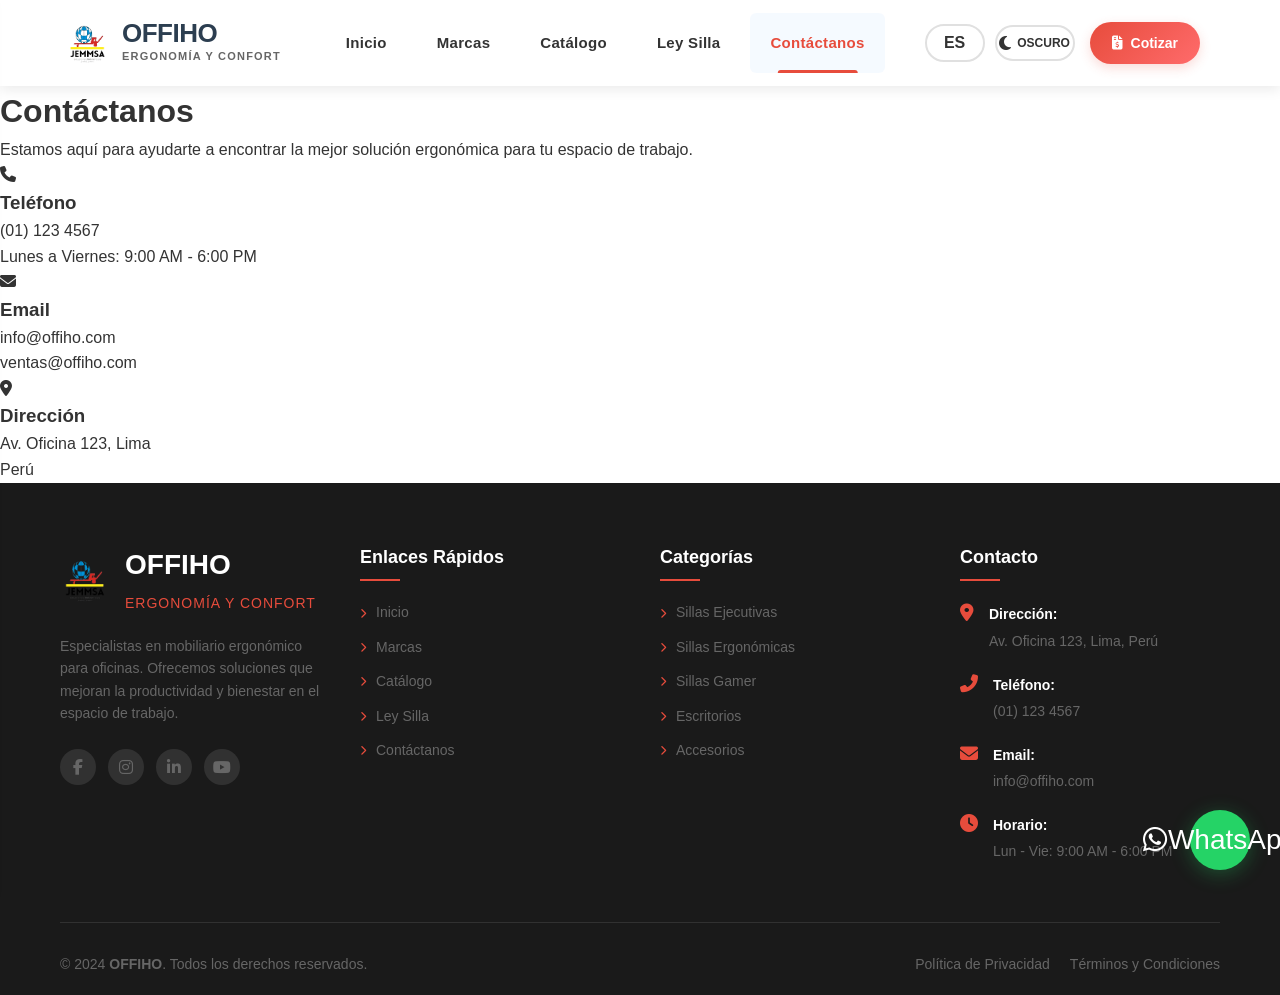
==== contactanos.html @ 3b5506c3 "commit" ====
<!DOCTYPE html>
<html lang="es">
<head>
    <meta charset="UTF-8">
    <meta name="viewport" content="width=device-width, initial-scale=1.0">
    <title>OFFIHO - Contáctanos</title>

    <link rel="stylesheet" href="css/styles.css">
    <link rel="stylesheet" href="https://cdnjs.cloudflare.com/ajax/libs/font-awesome/6.4.0/css/all.min.css">
</head>
<body class="theme-transition">
    <!-- El header se cargará dinámicamente aquí -->
    
    <!-- Contenido principal -->
    <main class="main-content">
        <div class="hero-section">
            <h1 class="hero-title">Contáctanos</h1>
            <p class="hero-subtitle">
                Estamos aquí para ayudarte a encontrar la mejor solución ergonómica para tu espacio de trabajo.
            </p>
        </div>

        <div class="content-grid">
            <div class="content-card">
                <div class="card-icon">
                    <i class="fas fa-phone"></i>
                </div>
                <h3 class="card-title">Teléfono</h3>
                <p class="card-text">
                    (01) 123 4567<br>
                    Lunes a Viernes: 9:00 AM - 6:00 PM
                </p>
            </div>

            <div class="content-card">
                <div class="card-icon">
                    <i class="fas fa-envelope"></i>
                </div>
                <h3 class="card-title">Email</h3>
                <p class="card-text">
                    info@offiho.com<br>
                    ventas@offiho.com
                </p>
            </div>

            <div class="content-card">
                <div class="card-icon">
                    <i class="fas fa-map-marker-alt"></i>
                </div>
                <h3 class="card-title">Dirección</h3>
                <p class="card-text">
                    Av. Oficina 123, Lima<br>
                    Perú
                </p>
            </div>
        </div>
    </main>

    <!-- El footer se cargará dinámicamente aquí -->
    
    <!-- Script para cargar componentes -->
    <script src="js/components.js"></script>
</body>
</html>
---- css/styles.css ----
/* ===== VARIABLES CSS ===== */
:root {
    /* Colores principales */
    --primary-color: #2c3e50;
    --secondary-color: #e74c3c;
    --accent-color: #3498db;
    
    /* Tema claro por defecto */
    --bg-color: #ffffff;
    --bg-light: #f8f9fa;
    --bg-dark: #1a1a1a;
    --text-color: #333333;
    --text-light: #666666;
    --border-color: #e0e0e0;
    
    /* Sombras y bordes */
    --shadow: 0 2px 10px rgba(0, 0, 0, 0.1);
    --radius: 8px;
    --transition: all 0.3s ease;
}

/* Modo oscuro */
body.dark-mode {
    --bg-color: #1a252f;
    --bg-light: #2c3e50;
    --bg-dark: #0d1117;
    --text-color: #ecf0f1;
    --text-light: #bdc3c7;
    --border-color: #34495e;
    
    /* Mantener colores principales */
    --primary-color: #3498db;
    --secondary-color: #e74c3c;
    --accent-color: #1abc9c;
}

/* ===== ESTILOS BASE ===== */
* {
    margin: 0;
    padding: 0;
    box-sizing: border-box;
}

body {
    font-family: 'Segoe UI', Tahoma, Geneva, Verdana, sans-serif;
    line-height: 1.6;
    color: var(--text-color);
    background-color: var(--bg-color);
    transition: var(--transition);
    display: flex;
    flex-direction: column;
    min-height: 100vh;
}

.container {
    max-width: 1200px;
    margin: 0 auto;
    padding: 0 20px;
}

/* ===== CLASES DE TRANSICIÓN PARA TEMA ===== */
.theme-transition,
.theme-transition *,
.theme-transition *:before,
.theme-transition *:after {
    transition: background-color 0.3s ease, 
                border-color 0.3s ease, 
                color 0.3s ease,
                box-shadow 0.3s ease;
}

/* ===== ESTILOS ADICIONALES PARA JS ===== */

/* Notificaciones */
.notification {
    position: fixed;
    top: 20px;
    right: 20px;
    background: white;
    border-radius: var(--radius);
    box-shadow: 0 5px 20px rgba(0, 0, 0, 0.15);
    padding: 15px 20px;
    min-width: 300px;
    max-width: 400px;
    transform: translateX(400px);
    transition: transform 0.3s ease;
    z-index: 9999;
    display: flex;
    align-items: center;
    justify-content: space-between;
    border-left: 4px solid var(--primary-color);
}

.notification.show {
    transform: translateX(0);
}

.notification-success {
    border-left-color: #28a745;
}

.notification-error {
    border-left-color: #dc3545;
}

.notification-content {
    display: flex;
    align-items: center;
    gap: 10px;
    flex: 1;
}

.notification-content i {
    font-size: 20px;
}

.notification-success .notification-content i {
    color: #28a745;
}

.notification-error .notification-content i {
    color: #dc3545;
}

.notification-close {
    background: none;
    border: none;
    color: var(--text-light);
    cursor: pointer;
    padding: 5px;
    font-size: 14px;
    transition: color 0.3s ease;
}

.notification-close:hover {
    color: var(--text-color);
}

/* Overlay de búsqueda */
.search-overlay {
    position: fixed;
    top: 0;
    left: 0;
    right: 0;
    bottom: 0;
    background-color: rgba(0, 0, 0, 0.8);
    z-index: 9998;
    display: flex;
    align-items: flex-start;
    justify-content: center;
    opacity: 0;
    visibility: hidden;
    transition: all 0.3s ease;
    padding-top: 100px;
}

.search-overlay.active {
    opacity: 1;
    visibility: visible;
}

.search-container {
    background: white;
    border-radius: var(--radius);
    width: 90%;
    max-width: 600px;
    padding: 30px;
    position: relative;
    transform: translateY(-20px);
    transition: transform 0.3s ease;
}

.search-overlay.active .search-container {
    transform: translateY(0);
}

.search-close {
    position: absolute;
    top: 15px;
    right: 15px;
    background: none;
    border: none;
    font-size: 24px;
    color: var(--text-light);
    cursor: pointer;
    padding: 5px;
    transition: color 0.3s ease;
}

.search-close:hover {
    color: var(--text-color);
}

.search-content h3 {
    margin-bottom: 20px;
    color: var(--primary-color);
    text-align: center;
}

.search-input-group {
    display: flex;
    margin-bottom: 20px;
}

.search-input {
    flex: 1;
    padding: 15px;
    border: 2px solid var(--border-color);
    border-radius: var(--radius) 0 0 var(--radius);
    font-size: 16px;
    transition: border-color 0.3s ease;
}

.search-input:focus {
    outline: none;
    border-color: var(--primary-color);
}

.search-submit {
    background-color: var(--primary-color);
    color: white;
    border: none;
    padding: 0 30px;
    border-radius: 0 var(--radius) var(--radius) 0;
    cursor: pointer;
    font-size: 18px;
    transition: background-color 0.3s ease;
}

.search-submit:hover {
    background-color: var(--secondary-color);
}

.search-suggestions {
    margin-top: 20px;
}

.suggestions-title {
    color: var(--text-light);
    margin-bottom: 10px;
    font-size: 14px;
}

.suggestions-tags {
    display: flex;
    flex-wrap: wrap;
    gap: 10px;
}

.suggestions-tags .tag {
    background-color: var(--bg-light);
    color: var(--text-color);
    padding: 8px 15px;
    border-radius: 20px;
    font-size: 14px;
    cursor: pointer;
    transition: all 0.3s ease;
}

.suggestions-tags .tag:hover {
    background-color: var(--primary-color);
    color: white;
}

/* Formularios */
.form-group {
    margin-bottom: 20px;
}

.form-group label {
    display: block;
    margin-bottom: 8px;
    font-weight: 500;
    color: var(--text-color);
}

.form-control {
    width: 100%;
    padding: 12px 15px;
    border: 2px solid var(--border-color);
    border-radius: var(--radius);
    font-size: 16px;
    transition: all 0.3s ease;
    background-color: white;
}

.form-control:focus {
    outline: none;
    border-color: var(--primary-color);
    box-shadow: 0 0 0 3px rgba(44, 62, 80, 0.1);
}

textarea.form-control {
    min-height: 120px;
    resize: vertical;
}

/* Estados de validación */
.is-invalid .form-control {
    border-color: #dc3545;
}

.is-invalid .form-control:focus {
    border-color: #dc3545;
    box-shadow: 0 0 0 3px rgba(220, 53, 69, 0.1);
}

.is-valid .form-control {
    border-color: #28a745;
}

.invalid-feedback {
    color: #dc3545;
    font-size: 14px;
    margin-top: 5px;
}

/* Botones */
.btn {
    display: inline-block;
    padding: 12px 30px;
    background-color: var(--primary-color);
    color: white;
    border: none;
    border-radius: var(--radius);
    font-size: 16px;
    font-weight: 500;
    cursor: pointer;
    text-decoration: none;
    transition: all 0.3s ease;
    text-align: center;
}

.btn:hover {
    background-color: var(--secondary-color);
    transform: translateY(-2px);
    box-shadow: 0 5px 15px rgba(0, 0, 0, 0.1);
}

.btn-primary {
    background-color: var(--primary-color);
}

.btn-secondary {
    background-color: var(--secondary-color);
}

.btn-outline {
    background-color: transparent;
    border: 2px solid var(--primary-color);
    color: var(--primary-color);
}

.btn-outline:hover {
    background-color: var(--primary-color);
    color: white;
}

/* Preloader */
#preloader {
    position: fixed;
    top: 0;
    left: 0;
    right: 0;
    bottom: 0;
    background-color: white;
    z-index: 9999;
    display: flex;
    align-items: center;
    justify-content: center;
    transition: opacity 0.3s ease;
}

#preloader.loaded {
    opacity: 0;
}

.loader {
    width: 50px;
    height: 50px;
    border: 3px solid var(--bg-light);
    border-top-color: var(--primary-color);
    border-radius: 50%;
    animation: spin 1s linear infinite;
}

@keyframes spin {
    to {
        transform: rotate(360deg);
    }
}

/* ===== TEMAS ===== */
.theme-transition {
    transition: var(--transition);
}

/* ===== MEDIA QUERIES GLOBALES ===== */
@media (max-width: 768px) {
    .container {
        padding: 0 15px;
    }
    
    .notification {
        min-width: auto;
        width: calc(100% - 40px);
        right: 20px;
        left: 20px;
    }
    
    .search-overlay {
        padding-top: 50px;
    }
    
    .search-container {
        width: 95%;
        padding: 20px;
    }
    
    .suggestions-tags {
        justify-content: center;
    }
}

@media (max-width: 480px) {
    .container {
        padding: 0 10px;
    }
}
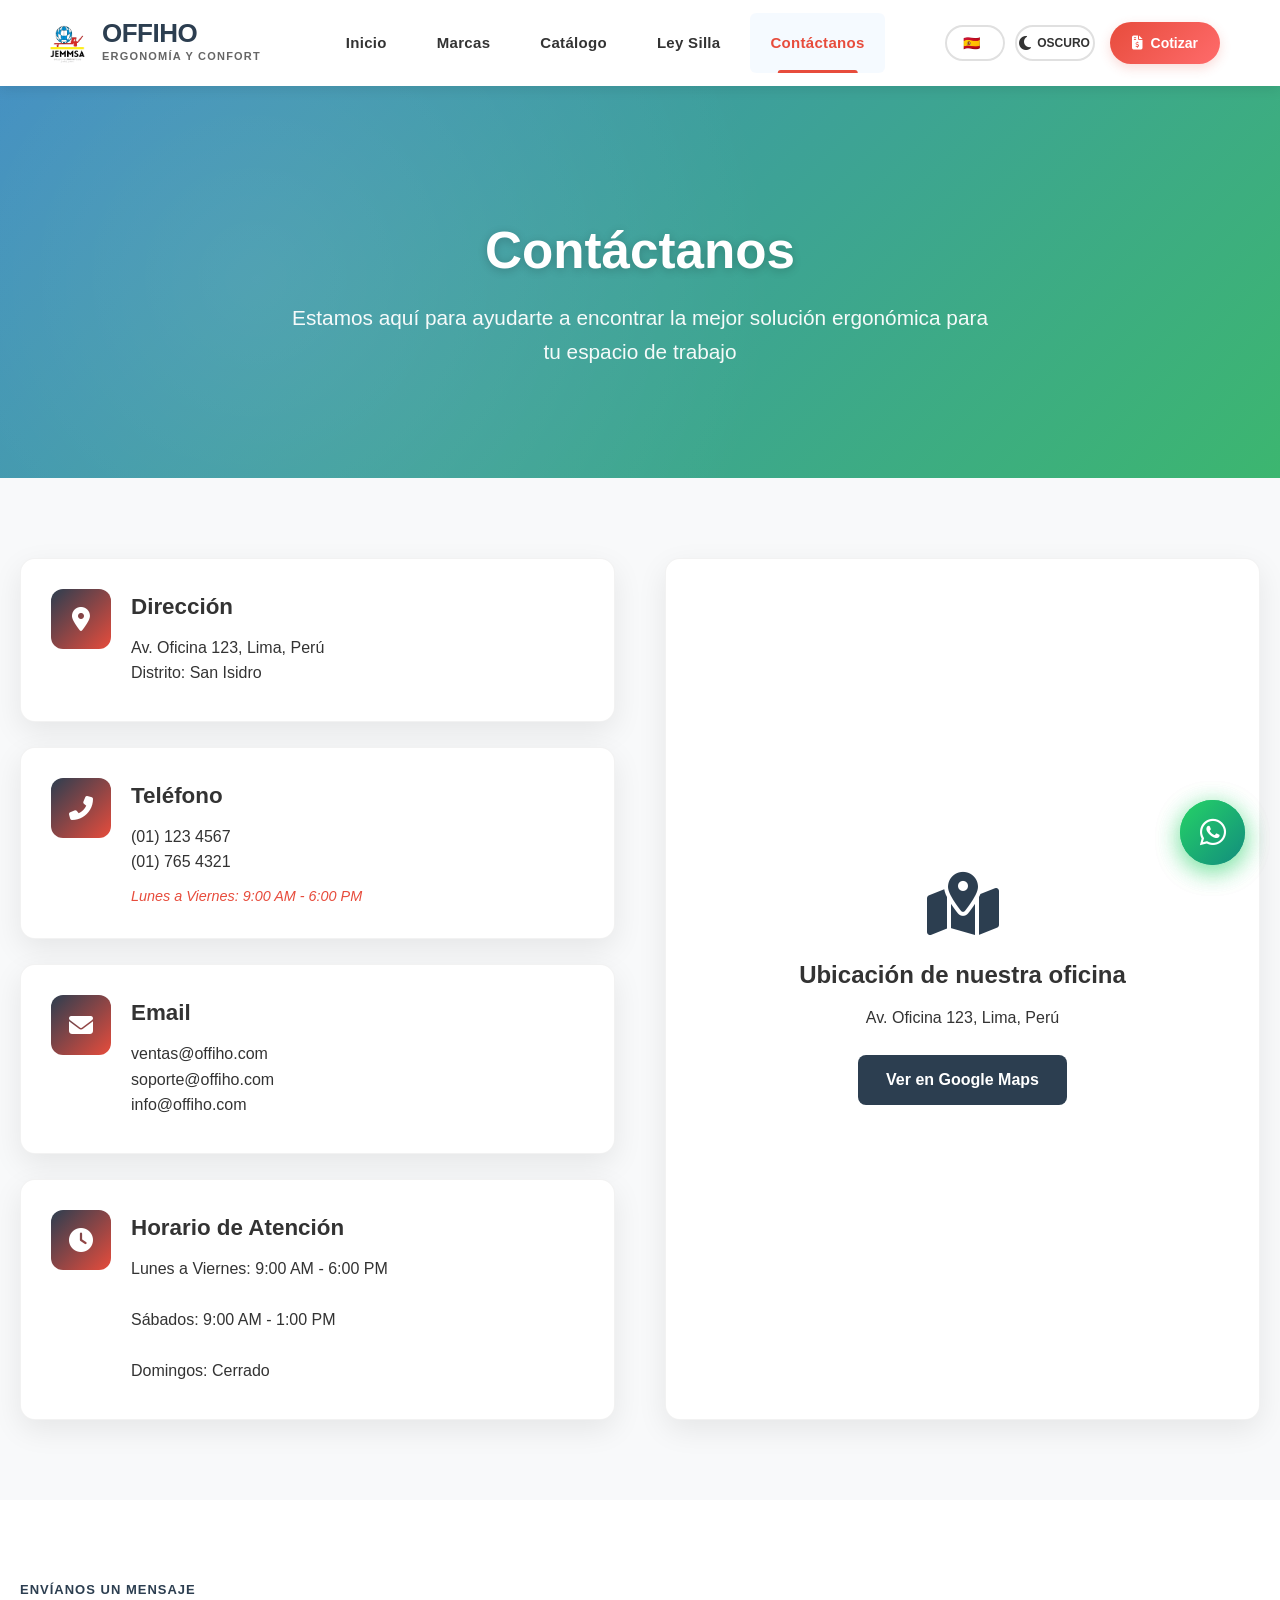
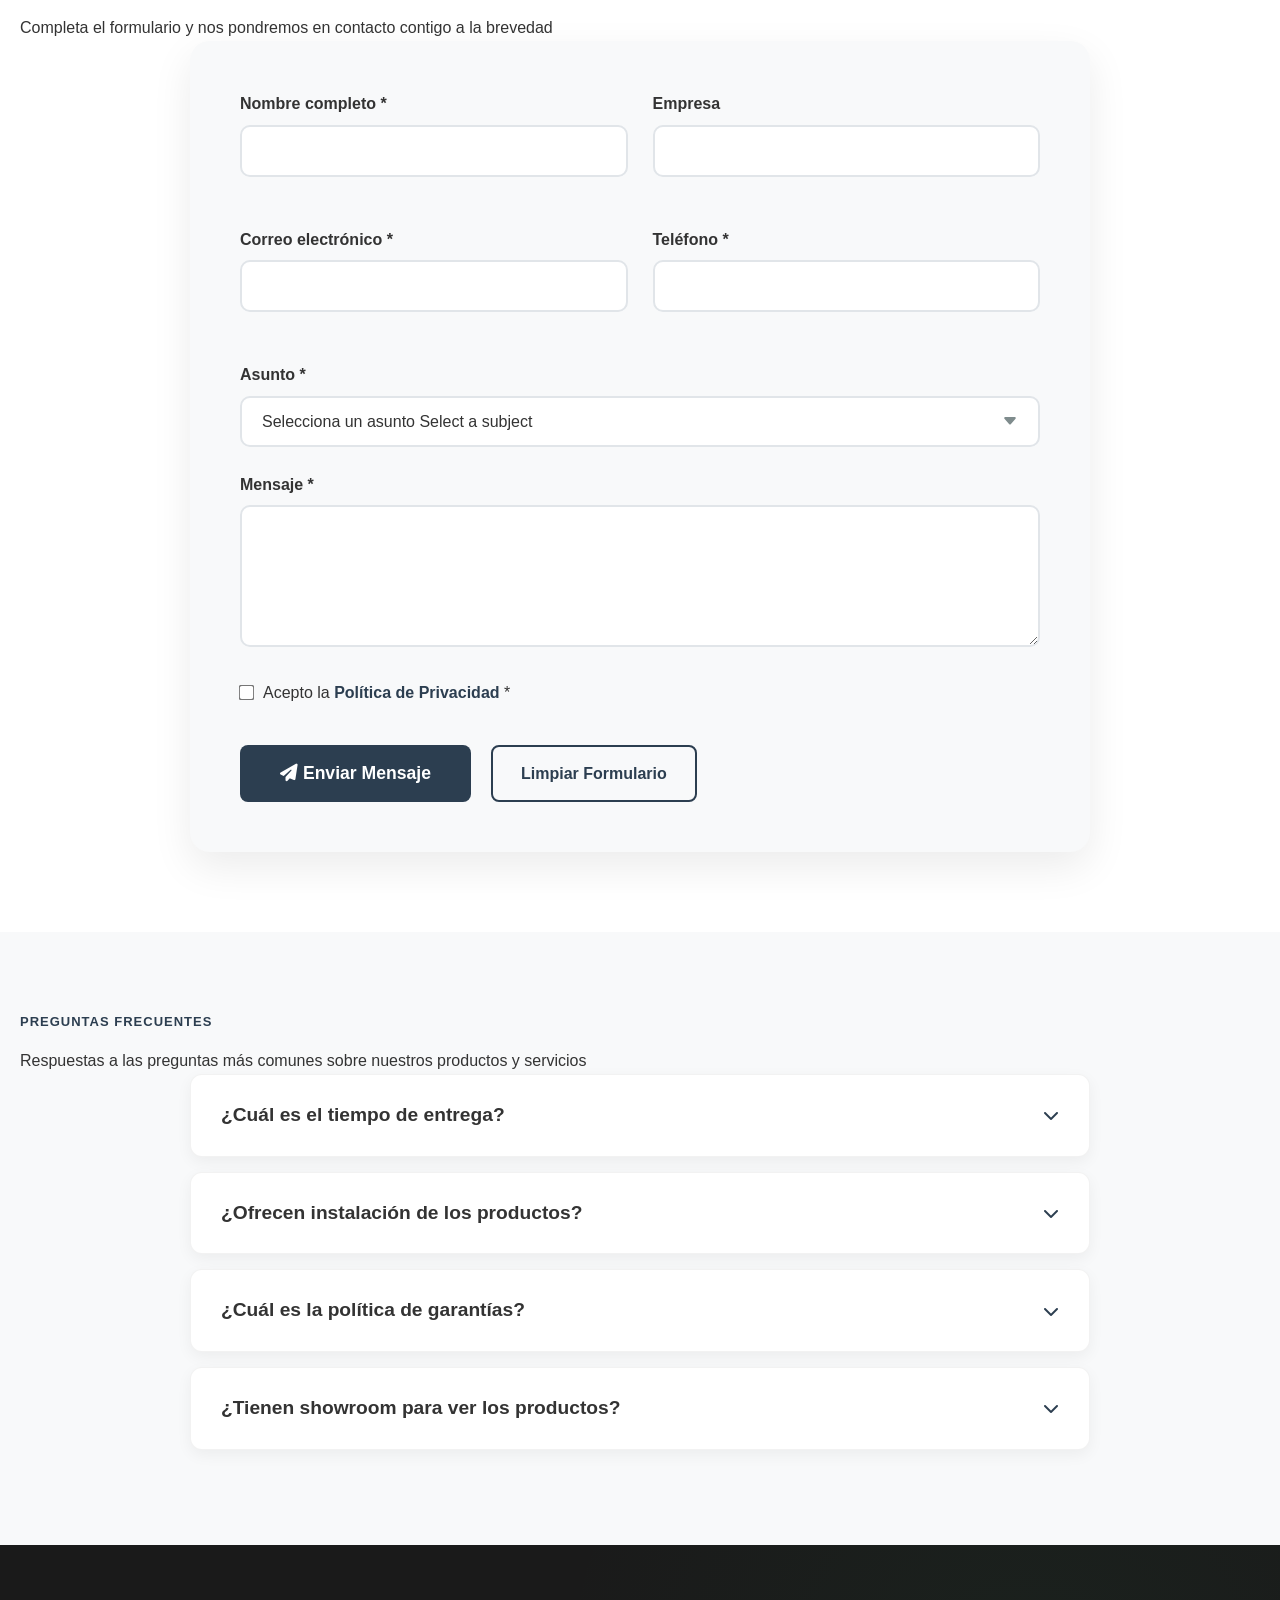
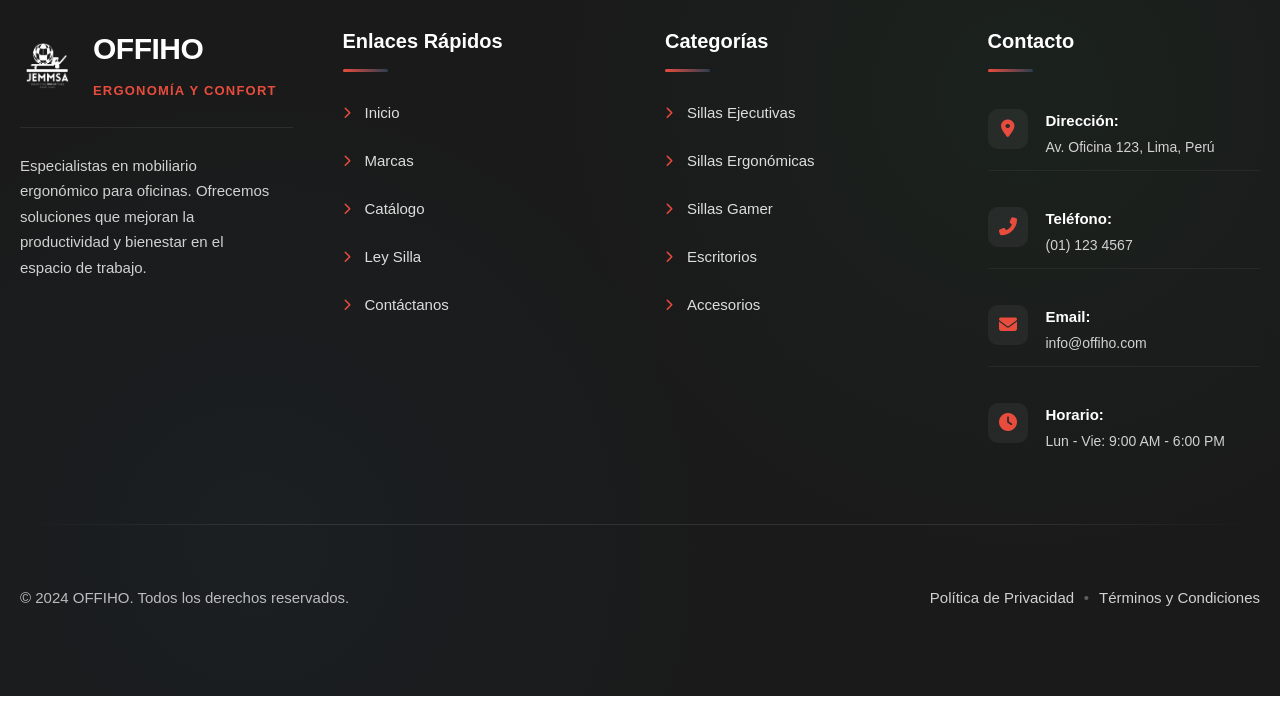
==== commit 000093f7: "inicios" ====
--- a/contactanos.html
+++ b/contactanos.html
@@ -3,62 +3,361 @@
 <head>
     <meta charset="UTF-8">
     <meta name="viewport" content="width=device-width, initial-scale=1.0">
-    <title>OFFIHO - Contáctanos</title>
-
+    <title>
+        <span class="es-lang">OFFIHO - Contáctanos</span>
+        <span class="en-lang">OFFIHO - Contact Us</span>
+    </title>
     <link rel="stylesheet" href="css/styles.css">
+    <link rel="stylesheet" href="css/contactanos.css">
+    <link rel="stylesheet" href="https://cdnjs.cloudflare.com/ajax/libs/font-awesome/6.4.0/css/all.min.css">
     <link rel="stylesheet" href="https://cdnjs.cloudflare.com/ajax/libs/font-awesome/6.4.0/css/all.min.css">
 </head>
 <body class="theme-transition">
-    <!-- El header se cargará dinámicamente aquí -->
+    <!-- Header cargado dinámicamente -->
     
-    <!-- Contenido principal -->
     <main class="main-content">
-        <div class="hero-section">
-            <h1 class="hero-title">Contáctanos</h1>
-            <p class="hero-subtitle">
-                Estamos aquí para ayudarte a encontrar la mejor solución ergonómica para tu espacio de trabajo.
-            </p>
-        </div>
-
-        <div class="content-grid">
-            <div class="content-card">
-                <div class="card-icon">
-                    <i class="fas fa-phone"></i>
-                </div>
-                <h3 class="card-title">Teléfono</h3>
-                <p class="card-text">
-                    (01) 123 4567<br>
-                    Lunes a Viernes: 9:00 AM - 6:00 PM
-                </p>
+        <!-- Hero Section -->
+        <section class="contact-hero">
+            <div class="container">
+                <div class="contact-hero-content">
+                    <h1 class="contact-hero-title">
+                        <span class="es-lang">Contáctanos</span>
+                        <span class="en-lang">Contact Us</span>
+                    </h1>
+                    <p class="contact-hero-subtitle">
+                        <span class="es-lang">Estamos aquí para ayudarte a encontrar la mejor solución ergonómica para tu espacio de trabajo</span>
+                        <span class="en-lang">We're here to help you find the best ergonomic solution for your workspace</span>
+                    </p>
+                </div>
             </div>
-
-            <div class="content-card">
-                <div class="card-icon">
-                    <i class="fas fa-envelope"></i>
-                </div>
-                <h3 class="card-title">Email</h3>
-                <p class="card-text">
-                    info@offiho.com<br>
-                    ventas@offiho.com
-                </p>
+        </section>
+
+        <!-- Información de Contacto -->
+        <section class="contact-info-section">
+            <div class="container">
+                <div class="contact-grid">
+                    <!-- Información de contacto -->
+                    <div class="contact-info-cards">
+                        <div class="contact-info-card">
+                            <div class="contact-info-icon">
+                                <i class="fas fa-map-marker-alt"></i>
+                            </div>
+                            <div class="contact-info-content">
+                                <h3 class="contact-info-title">
+                                    <span class="es-lang">Dirección</span>
+                                    <span class="en-lang">Address</span>
+                                </h3>
+                                <p class="contact-info-text">
+                                    Av. Oficina 123, Lima, Perú<br>
+                                    <span class="es-lang">Distrito: San Isidro</span>
+                                    <span class="en-lang">District: San Isidro</span>
+                                </p>
+                            </div>
+                        </div>
+
+                        <div class="contact-info-card">
+                            <div class="contact-info-icon">
+                                <i class="fas fa-phone-alt"></i>
+                            </div>
+                            <div class="contact-info-content">
+                                <h3 class="contact-info-title">
+                                    <span class="es-lang">Teléfono</span>
+                                    <span class="en-lang">Phone</span>
+                                </h3>
+                                <p class="contact-info-text">
+                                    (01) 123 4567<br>
+                                    (01) 765 4321
+                                </p>
+                                <p class="contact-info-note">
+                                    <span class="es-lang">Lunes a Viernes: 9:00 AM - 6:00 PM</span>
+                                    <span class="en-lang">Monday to Friday: 9:00 AM - 6:00 PM</span>
+                                </p>
+                            </div>
+                        </div>
+
+                        <div class="contact-info-card">
+                            <div class="contact-info-icon">
+                                <i class="fas fa-envelope"></i>
+                            </div>
+                            <div class="contact-info-content">
+                                <h3 class="contact-info-title">
+                                    <span class="es-lang">Email</span>
+                                    <span class="en-lang">Email</span>
+                                </h3>
+                                <p class="contact-info-text">
+                                    ventas@offiho.com<br>
+                                    soporte@offiho.com<br>
+                                    info@offiho.com
+                                </p>
+                            </div>
+                        </div>
+
+                        <div class="contact-info-card">
+                            <div class="contact-info-icon">
+                                <i class="fas fa-clock"></i>
+                            </div>
+                            <div class="contact-info-content">
+                                <h3 class="contact-info-title">
+                                    <span class="es-lang">Horario de Atención</span>
+                                    <span class="en-lang">Business Hours</span>
+                                </h3>
+                                <p class="contact-info-text">
+                                    <span class="es-lang">Lunes a Viernes: 9:00 AM - 6:00 PM</span>
+                                    <span class="en-lang">Monday to Friday: 9:00 AM - 6:00 PM</span><br>
+                                    <span class="es-lang">Sábados: 9:00 AM - 1:00 PM</span>
+                                    <span class="en-lang">Saturdays: 9:00 AM - 1:00 PM</span><br>
+                                    <span class="es-lang">Domingos: Cerrado</span>
+                                    <span class="en-lang">Sundays: Closed</span>
+                                </p>
+                            </div>
+                        </div>
+                    </div>
+
+                    <!-- Mapa -->
+                    <div class="contact-map">
+                        <div class="map-placeholder">
+                            <i class="fas fa-map-marked-alt"></i>
+                            <h3>
+                                <span class="es-lang">Ubicación de nuestra oficina</span>
+                                <span class="en-lang">Our office location</span>
+                            </h3>
+                            <p>
+                                <span class="es-lang">Av. Oficina 123, Lima, Perú</span>
+                                <span class="en-lang">Av. Oficina 123, Lima, Peru</span>
+                            </p>
+                            <a href="https://maps.google.com/?q=Av.+Oficina+123,+Lima,+Perú" target="_blank" class="btn btn-primary">
+                                <span class="es-lang">Ver en Google Maps</span>
+                                <span class="en-lang">View on Google Maps</span>
+                            </a>
+                        </div>
+                    </div>
+                </div>
             </div>
-
-            <div class="content-card">
-                <div class="card-icon">
-                    <i class="fas fa-map-marker-alt"></i>
-                </div>
-                <h3 class="card-title">Dirección</h3>
-                <p class="card-text">
-                    Av. Oficina 123, Lima<br>
-                    Perú
-                </p>
+        </section>
+
+        <!-- Formulario de Contacto -->
+        <section class="contact-form-section">
+            <div class="container">
+                <div class="section-header">
+                    <h2 class="section-title">
+                        <span class="es-lang">Envíanos un Mensaje</span>
+                        <span class="en-lang">Send us a Message</span>
+                    </h2>
+                    <p class="section-description">
+                        <span class="es-lang">Completa el formulario y nos pondremos en contacto contigo a la brevedad</span>
+                        <span class="en-lang">Complete the form and we'll contact you as soon as possible</span>
+                    </p>
+                </div>
+
+                <div class="contact-form-container">
+                    <form id="contactForm" class="contact-form">
+                        <div class="form-row">
+                            <div class="form-group">
+                                <label for="nombre">
+                                    <span class="es-lang">Nombre completo *</span>
+                                    <span class="en-lang">Full name *</span>
+                                </label>
+                                <input type="text" id="nombre" name="nombre" required>
+                            </div>
+                            <div class="form-group">
+                                <label for="empresa">
+                                    <span class="es-lang">Empresa</span>
+                                    <span class="en-lang">Company</span>
+                                </label>
+                                <input type="text" id="empresa" name="empresa">
+                            </div>
+                        </div>
+
+                        <div class="form-row">
+                            <div class="form-group">
+                                <label for="email">
+                                    <span class="es-lang">Correo electrónico *</span>
+                                    <span class="en-lang">Email *</span>
+                                </label>
+                                <input type="email" id="email" name="email" required>
+                            </div>
+                            <div class="form-group">
+                                <label for="telefono">
+                                    <span class="es-lang">Teléfono *</span>
+                                    <span class="en-lang">Phone *</span>
+                                </label>
+                                <input type="tel" id="telefono" name="telefono" required>
+                            </div>
+                        </div>
+
+                        <div class="form-group">
+                            <label for="asunto">
+                                <span class="es-lang">Asunto *</span>
+                                <span class="en-lang">Subject *</span>
+                            </label>
+                            <select id="asunto" name="asunto" required>
+                                <option value="">
+                                    <span class="es-lang">Selecciona un asunto</span>
+                                    <span class="en-lang">Select a subject</span>
+                                </option>
+                                <option value="cotizacion">
+                                    <span class="es-lang">Solicitud de cotización</span>
+                                    <span class="en-lang">Quote request</span>
+                                </option>
+                                <option value="producto">
+                                    <span class="es-lang">Consulta sobre productos</span>
+                                    <span class="en-lang">Product inquiry</span>
+                                </option>
+                                <option value="soporte">
+                                    <span class="es-lang">Soporte técnico</span>
+                                    <span class="en-lang">Technical support</span>
+                                </option>
+                                <option value="garantia">
+                                    <span class="es-lang">Garantía</span>
+                                    <span class="en-lang">Warranty</span>
+                                </option>
+                                <option value="distribuidor">
+                                    <span class="es-lang">Ser distribuidor</span>
+                                    <span class="en-lang">Become a distributor</span>
+                                </option>
+                                <option value="otro">
+                                    <span class="es-lang">Otro</span>
+                                    <span class="en-lang">Other</span>
+                                </option>
+                            </select>
+                        </div>
+
+                        <div class="form-group">
+                            <label for="mensaje">
+                                <span class="es-lang">Mensaje *</span>
+                                <span class="en-lang">Message *</span>
+                            </label>
+                            <textarea id="mensaje" name="mensaje" rows="6" required></textarea>
+                        </div>
+
+                        <div class="form-group checkbox-group">
+                            <input type="checkbox" id="privacidad" name="privacidad" required>
+                            <label for="privacidad">
+                                <span class="es-lang">Acepto la </span>
+                                <span class="en-lang">I accept the </span>
+                                <a href="privacidad.html">
+                                    <span class="es-lang">Política de Privacidad</span>
+                                    <span class="en-lang">Privacy Policy</span>
+                                </a>
+                                <span class="es-lang"> *</span>
+                                <span class="en-lang"> *</span>
+                            </label>
+                        </div>
+
+                        <div class="form-actions">
+                            <button type="submit" class="btn btn-primary btn-lg">
+                                <i class="fas fa-paper-plane"></i>
+                                <span class="es-lang">Enviar Mensaje</span>
+                                <span class="en-lang">Send Message</span>
+                            </button>
+                            <button type="reset" class="btn btn-secondary">
+                                <span class="es-lang">Limpiar Formulario</span>
+                                <span class="en-lang">Clear Form</span>
+                            </button>
+                        </div>
+                    </form>
+                </div>
             </div>
-        </div>
+        </section>
+
+        <!-- Preguntas Frecuentes -->
+        <section class="faq-section">
+            <div class="container">
+                <div class="section-header">
+                    <h2 class="section-title">
+                        <span class="es-lang">Preguntas Frecuentes</span>
+                        <span class="en-lang">Frequently Asked Questions</span>
+                    </h2>
+                    <p class="section-description">
+                        <span class="es-lang">Respuestas a las preguntas más comunes sobre nuestros productos y servicios</span>
+                        <span class="en-lang">Answers to the most common questions about our products and services</span>
+                    </p>
+                </div>
+
+                <div class="faq-grid">
+                    <div class="faq-item">
+                        <div class="faq-question">
+                            <h3>
+                                <span class="es-lang">¿Cuál es el tiempo de entrega?</span>
+                                <span class="en-lang">What is the delivery time?</span>
+                            </h3>
+                            <i class="fas fa-chevron-down"></i>
+                        </div>
+                        <div class="faq-answer">
+                            <p>
+                                <span class="es-lang">El tiempo de entrega varía según la ubicación y disponibilidad del producto. En Lima Metropolitana entregamos en 24-48 horas. Para provincias, el tiempo estimado es de 3-7 días hábiles.</span>
+                                <span class="en-lang">Delivery time varies according to location and product availability. In Metropolitan Lima we deliver within 24-48 hours. For other provinces, estimated time is 3-7 business days.</span>
+                            </p>
+                        </div>
+                    </div>
+
+                    <div class="faq-item">
+                        <div class="faq-question">
+                            <h3>
+                                <span class="es-lang">¿Ofrecen instalación de los productos?</span>
+                                <span class="en-lang">Do you offer product installation?</span>
+                            </h3>
+                            <i class="fas fa-chevron-down"></i>
+                        </div>
+                        <div class="faq-answer">
+                            <p>
+                                <span class="es-lang">Sí, incluimos instalación profesional sin costo adicional en Lima Metropolitana. Para instalaciones fuera de Lima, contáctanos para coordinar los detalles.</span>
+                                <span class="en-lang">Yes, we include professional installation at no additional cost in Metropolitan Lima. For installations outside Lima, contact us to coordinate details.</span>
+                            </p>
+                        </div>
+                    </div>
+
+                    <div class="faq-item">
+                        <div class="faq-question">
+                            <h3>
+                                <span class="es-lang">¿Cuál es la política de garantías?</span>
+                                <span class="en-lang">What is the warranty policy?</span>
+                            </h3>
+                            <i class="fas fa-chevron-down"></i>
+                        </div>
+                        <div class="faq-answer">
+                            <p>
+                                <span class="es-lang">Todos nuestros productos tienen garantía de 2 años contra defectos de fabricación. Ofrecemos servicio técnico especializado en todo el país.</span>
+                                <span class="en-lang">All our products have a 2-year warranty against manufacturing defects. We offer specialized technical service throughout the country.</span>
+                            </p>
+                        </div>
+                    </div>
+
+                    <div class="faq-item">
+                        <div class="faq-question">
+                            <h3>
+                                <span class="es-lang">¿Tienen showroom para ver los productos?</span>
+                                <span class="en-lang">Do you have a showroom to see the products?</span>
+                            </h3>
+                            <i class="fas fa-chevron-down"></i>
+                        </div>
+                        <div class="faq-answer">
+                            <p>
+                                <span class="es-lang">Sí, tenemos showroom en nuestra oficina principal en San Isidro. Puedes agendar una cita para visitarnos y probar nuestros productos.</span>
+                                <span class="en-lang">Yes, we have a showroom at our main office in San Isidro. You can schedule an appointment to visit us and try our products.</span>
+                            </p>
+                        </div>
+                    </div>
+                </div>
+            </div>
+        </section>
+
+        <!-- WhatsApp Flotante -->
+        <a href="https://wa.me/51912345678" class="whatsapp-float" target="_blank" aria-label="Contactar por WhatsApp">
+            <i class="fab fa-whatsapp"></i>
+            <span class="whatsapp-text">
+                <span class="es-lang">WhatsApp</span>
+                <span class="en-lang">WhatsApp</span>
+            </span>
+        </a>
     </main>
 
-    <!-- El footer se cargará dinámicamente aquí -->
+    <!-- Footer cargado dinámicamente -->
+    <div id="footer-container"></div>
     
-    <!-- Script para cargar componentes -->
+    <!-- Scripts -->
     <script src="js/components.js"></script>
+    <script src="js/main.js"></script>
+    <script src="js/contactanos.js"></script>
 </body>
 </html>
--- a/css/styles.css
+++ b/css/styles.css
@@ -53,7 +53,7 @@
 }
 
 .container {
-    max-width: 1200px;
+    max-width: 100%;
     margin: 0 auto;
     padding: 0 20px;
 }
@@ -426,4 +426,257 @@
     .container {
         padding: 0 10px;
     }
+}
+
+/* Para ocultar/mostrar idiomas */
+.es-lang {
+    display: inline;
+}
+
+.en-lang {
+    display: none;
+}
+
+body.lang-en .es-lang {
+    display: none;
+}
+
+body.lang-en .en-lang {
+    display: inline;
+}
+
+/* Para elementos de bloque como párrafos */
+.hero-subtitle .es-lang,
+.hero-subtitle .en-lang,
+.card-text .es-lang,
+.card-text .en-lang {
+    display: block;
+}
+
+
+/* Para elementos de bloque */
+p .es-lang, p .en-lang,
+.hero-subtitle .es-lang, .hero-subtitle .en-lang,
+.card-text .es-lang, .card-text .en-lang {
+    display: block;
+}
+
+/* Sistema ANTIGUO (para compatibilidad) - OCULTAR */
+[data-translate] {
+    display: none !important;
+}
+
+/* Mostrar solo el sistema nuevo */
+body:not(.lang-en) [data-translate="es"] {
+    display: inline !important;
+}
+
+body.lang-en [data-translate="en"] {
+    display: inline !important;
+}
+
+/* Sidebar */
+.sidebar {
+    position: fixed;
+    top: 0;
+    left: -300px;
+    width: 300px;
+    height: 100%;
+    background: var(--bg-primary);
+    box-shadow: 2px 0 10px rgba(0,0,0,0.1);
+    z-index: 1000;
+    transition: left 0.3s ease;
+    overflow-y: auto;
+}
+
+.sidebar.active {
+    left: 0;
+}
+
+.sidebar-overlay {
+    position: fixed;
+    top: 0;
+    left: 0;
+    width: 100%;
+    height: 100%;
+    background: rgba(0,0,0,0.5);
+    z-index: 999;
+    opacity: 0;
+    visibility: hidden;
+    transition: opacity 0.3s ease;
+}
+
+.sidebar-overlay.active {
+    opacity: 1;
+    visibility: visible;
+}
+
+/* Botón sidebar en móvil */
+@media (max-width: 768px) {
+    .sidebar-toggle {
+        display: flex !important;
+    }
+    
+    .nav-main-container {
+        display: none;
+    }
+}
+
+/* Botón sidebar en escritorio */
+@media (min-width: 769px) {
+    .sidebar-toggle {
+        display: none !important;
+    }
+    
+    .sidebar {
+        display: none;
+    }
+    
+    .sidebar-overlay {
+        display: none;
+    }
+}
+
+/* ===== ESTILOS GENERALES AÑADIDOS ===== */
+
+/* Botones mejorados */
+.btn {
+    display: inline-block;
+    padding: 12px 28px;
+    border-radius: 8px;
+    font-weight: 600;
+    text-decoration: none;
+    transition: all 0.3s cubic-bezier(0.4, 0, 0.2, 1);
+    border: none;
+    cursor: pointer;
+    font-size: 1rem;
+    text-align: center;
+}
+
+.btn-primary {
+    background: var(--primary-color);
+    color: white;
+}
+
+.btn-primary:hover {
+    background: var(--secondary-color);
+    transform: translateY(-3px);
+    box-shadow: 0 10px 25px rgba(41, 128, 185, 0.3);
+}
+
+.btn-secondary {
+    background: transparent;
+    color: var(--primary-color);
+    border: 2px solid var(--primary-color);
+}
+
+.btn-secondary:hover {
+    background: var(--primary-color);
+    color: white;
+    transform: translateY(-3px);
+}
+
+/* Notificaciones */
+.notification {
+    position: fixed;
+    top: 20px;
+    right: 20px;
+    background: white;
+    padding: 15px 20px;
+    border-radius: 10px;
+    box-shadow: 0 10px 30px rgba(0, 0, 0, 0.15);
+    z-index: 9999;
+    transform: translateX(150%);
+    transition: transform 0.4s cubic-bezier(0.4, 0, 0.2, 1);
+    max-width: 400px;
+    display: flex;
+    align-items: center;
+    justify-content: space-between;
+    gap: 15px;
+}
+
+.notification.show {
+    transform: translateX(0);
+}
+
+.notification-success {
+    border-left: 4px solid #27ae60;
+}
+
+.notification-error {
+    border-left: 4px solid #e74c3c;
+}
+
+.notification-info {
+    border-left: 4px solid var(--primary-color);
+}
+
+.notification-content {
+    display: flex;
+    align-items: center;
+    gap: 10px;
+    flex: 1;
+}
+
+.notification-content i {
+    font-size: 1.2rem;
+}
+
+.notification-success .notification-content i {
+    color: #27ae60;
+}
+
+.notification-error .notification-content i {
+    color: #e74c3c;
+}
+
+.notification-info .notification-content i {
+    color: var(--primary-color);
+}
+
+.notification-close {
+    background: none;
+    border: none;
+    color: var(--gray-color);
+    cursor: pointer;
+    font-size: 0.9rem;
+    padding: 5px;
+    transition: color 0.3s ease;
+}
+
+.notification-close:hover {
+    color: var(--dark-color);
+}
+
+/* Animaciones para elementos que entran en vista */
+@keyframes fadeInUp {
+    from {
+        opacity: 0;
+        transform: translateY(30px);
+    }
+    to {
+        opacity: 1;
+        transform: translateY(0);
+    }
+}
+
+.animate-in {
+    animation: fadeInUp 0.6s ease forwards;
+}
+
+/* Utilidades */
+
+
+/* Responsive adicional */
+@media (max-width: 768px) {
+    .notification {
+        left: 20px;
+        right: 20px;
+        max-width: none;
+        transform: translateY(-150%);
+    }
+    
+    .notification.show {
+        transform: translateY(0);
+    }
 }
--- a/css/contactanos.css
+++ b/css/contactanos.css
@@ -0,0 +1,571 @@
+/* ===== ESTILOS ESPECÍFICOS PARA CONTACTANOS.HTML ===== */
+
+/* Hero Section de Contacto */
+.contact-hero {
+    background: linear-gradient(135deg, rgba(41, 128, 185, 0.9), rgba(39, 174, 96, 0.9)), 
+                url('../Imagenes/contact-hero.jpg') center/cover no-repeat;
+    color: white;
+    padding: 140px 0 80px;
+    margin-top: 80px;
+    text-align: center;
+    position: relative;
+    overflow: hidden;
+}
+
+.contact-hero::before {
+    content: '';
+    position: absolute;
+    top: 0;
+    left: 0;
+    width: 100%;
+    height: 100%;
+    background: radial-gradient(circle at 20% 50%, rgba(255, 255, 255, 0.1) 0%, transparent 50%);
+    pointer-events: none;
+}
+
+.contact-hero-content {
+    max-width: 800px;
+    margin: 0 auto;
+    position: relative;
+    z-index: 1;
+}
+
+.contact-hero-title {
+    font-size: 3.2rem;
+    font-weight: 800;
+    margin-bottom: 20px;
+    line-height: 1.2;
+    text-shadow: 0 2px 10px rgba(0, 0, 0, 0.2);
+}
+
+.contact-hero-subtitle {
+    font-size: 1.3rem;
+    margin-bottom: 30px;
+    opacity: 0.95;
+    line-height: 1.6;
+    max-width: 700px;
+    margin-left: auto;
+    margin-right: auto;
+}
+
+/* Información de Contacto */
+.contact-info-section {
+    padding: 80px 0;
+    background: var(--bg-light);
+}
+
+.contact-grid {
+    display: grid;
+    grid-template-columns: 1fr 1fr;
+    gap: 50px;
+    align-items: start;
+}
+
+.contact-info-cards {
+    display: grid;
+    grid-template-columns: repeat(auto-fit, minmax(300px, 1fr));
+    gap: 25px;
+}
+
+.contact-info-card {
+    background: white;
+    border-radius: 15px;
+    padding: 30px;
+    box-shadow: 0 10px 30px rgba(0, 0, 0, 0.08);
+    transition: all 0.3s ease;
+    display: flex;
+    align-items: flex-start;
+    gap: 20px;
+    border: 1px solid rgba(0, 0, 0, 0.05);
+}
+
+.contact-info-card:hover {
+    transform: translateY(-5px);
+    box-shadow: 0 15px 35px rgba(0, 0, 0, 0.12);
+}
+
+.contact-info-icon {
+    width: 60px;
+    height: 60px;
+    background: linear-gradient(135deg, var(--primary-color), var(--secondary-color));
+    border-radius: 12px;
+    display: flex;
+    align-items: center;
+    justify-content: center;
+    flex-shrink: 0;
+    color: white;
+    font-size: 1.5rem;
+}
+
+.contact-info-content {
+    flex: 1;
+}
+
+.contact-info-title {
+    font-size: 1.4rem;
+    color: var(--dark-color);
+    margin-bottom: 10px;
+    font-weight: 700;
+}
+
+.contact-info-text {
+    color: var(--gray-color);
+    line-height: 1.6;
+    margin-bottom: 5px;
+    font-size: 1rem;
+}
+
+.contact-info-note {
+    color: var(--secondary-color);
+    font-size: 0.9rem;
+    font-style: italic;
+    margin-top: 10px;
+}
+
+/* Mapa */
+.contact-map {
+    height: 100%;
+    min-height: 400px;
+}
+
+.map-placeholder {
+    background: white;
+    border-radius: 15px;
+    padding: 40px;
+    height: 100%;
+    display: flex;
+    flex-direction: column;
+    align-items: center;
+    justify-content: center;
+    text-align: center;
+    box-shadow: 0 10px 30px rgba(0, 0, 0, 0.08);
+    border: 1px solid rgba(0, 0, 0, 0.05);
+}
+
+.map-placeholder i {
+    font-size: 4rem;
+    color: var(--primary-color);
+    margin-bottom: 20px;
+}
+
+.map-placeholder h3 {
+    font-size: 1.5rem;
+    color: var(--dark-color);
+    margin-bottom: 10px;
+    font-weight: 700;
+}
+
+.map-placeholder p {
+    color: var(--gray-color);
+    margin-bottom: 25px;
+    line-height: 1.6;
+}
+
+/* Formulario de Contacto */
+.contact-form-section {
+    padding: 80px 0;
+    background: white;
+}
+
+.contact-form-container {
+    max-width: 900px;
+    margin: 0 auto;
+}
+
+.contact-form {
+    background: var(--bg-light);
+    border-radius: 20px;
+    padding: 50px;
+    box-shadow: 0 15px 40px rgba(0, 0, 0, 0.08);
+}
+
+.form-row {
+    display: grid;
+    grid-template-columns: 1fr 1fr;
+    gap: 25px;
+    margin-bottom: 25px;
+}
+
+.form-group {
+    margin-bottom: 25px;
+}
+
+.form-group label {
+    display: block;
+    margin-bottom: 8px;
+    color: var(--dark-color);
+    font-weight: 600;
+    font-size: 1rem;
+}
+
+.form-group input,
+.form-group select,
+.form-group textarea {
+    width: 100%;
+    padding: 15px 20px;
+    border: 2px solid #e1e5e9;
+    border-radius: 10px;
+    font-size: 1rem;
+    transition: all 0.3s ease;
+    background: white;
+    color: var(--dark-color);
+}
+
+.form-group input:focus,
+.form-group select:focus,
+.form-group textarea:focus {
+    outline: none;
+    border-color: var(--primary-color);
+    box-shadow: 0 0 0 3px rgba(41, 128, 185, 0.1);
+}
+
+.form-group select {
+    appearance: none;
+    background-image: url("data:image/svg+xml,%3Csvg xmlns='http://www.w3.org/2000/svg' width='16' height='16' fill='%237f8c8d' viewBox='0 0 16 16'%3E%3Cpath d='M7.247 11.14 2.451 5.658C1.885 5.013 2.345 4 3.204 4h9.592a1 1 0 0 1 .753 1.659l-4.796 5.48a1 1 0 0 1-1.506 0z'/%3E%3C/svg%3E");
+    background-repeat: no-repeat;
+    background-position: right 20px center;
+    background-size: 16px;
+    padding-right: 50px;
+}
+
+.checkbox-group {
+    display: flex;
+    align-items: center;
+    gap: 10px;
+}
+
+.checkbox-group input[type="checkbox"] {
+    width: auto;
+    transform: scale(1.2);
+}
+
+.checkbox-group label {
+    margin-bottom: 0;
+    font-weight: normal;
+}
+
+.checkbox-group a {
+    color: var(--primary-color);
+    text-decoration: none;
+    font-weight: 600;
+}
+
+.checkbox-group a:hover {
+    text-decoration: underline;
+}
+
+.form-actions {
+    display: flex;
+    gap: 20px;
+    margin-top: 40px;
+    flex-wrap: wrap;
+}
+
+.btn-lg {
+    padding: 18px 40px;
+    font-size: 1.1rem;
+    font-weight: 600;
+    min-width: 200px;
+}
+
+/* Preguntas Frecuentes */
+.faq-section {
+    padding: 80px 0;
+    background: var(--bg-light);
+}
+
+.faq-grid {
+    max-width: 900px;
+    margin: 0 auto;
+}
+
+.faq-item {
+    background: white;
+    border-radius: 12px;
+    margin-bottom: 15px;
+    overflow: hidden;
+    box-shadow: 0 5px 15px rgba(0, 0, 0, 0.05);
+    border: 1px solid rgba(0, 0, 0, 0.05);
+}
+
+.faq-question {
+    padding: 25px 30px;
+    display: flex;
+    justify-content: space-between;
+    align-items: center;
+    cursor: pointer;
+    transition: all 0.3s ease;
+}
+
+.faq-question:hover {
+    background: rgba(41, 128, 185, 0.02);
+}
+
+.faq-question h3 {
+    font-size: 1.2rem;
+    color: var(--dark-color);
+    margin: 0;
+    font-weight: 600;
+    flex: 1;
+}
+
+.faq-question i {
+    color: var(--primary-color);
+    transition: transform 0.3s ease;
+    font-size: 1rem;
+}
+
+.faq-item.active .faq-question i {
+    transform: rotate(180deg);
+}
+
+.faq-answer {
+    padding: 0 30px;
+    max-height: 0;
+    overflow: hidden;
+    transition: all 0.3s ease;
+}
+
+.faq-item.active .faq-answer {
+    padding: 0 30px 25px;
+    max-height: 500px;
+}
+
+.faq-answer p {
+    color: var(--gray-color);
+    line-height: 1.7;
+    margin: 0;
+}
+
+/* WhatsApp Flotante */
+.whatsapp-float {
+    position: fixed;
+    bottom: 30px;
+    right: 30px;
+    background: linear-gradient(135deg, #25D366, #128C7E);
+    color: white;
+    width: 65px;
+    height: 65px;
+    border-radius: 50%;
+    display: flex;
+    flex-direction: column;
+    align-items: center;
+    justify-content: center;
+    font-size: 30px;
+    text-decoration: none;
+    box-shadow: 0 6px 25px rgba(37, 211, 102, 0.4);
+    z-index: 1000;
+    transition: all 0.4s cubic-bezier(0.4, 0, 0.2, 1);
+    overflow: hidden;
+}
+
+.whatsapp-float:hover {
+    transform: scale(1.15);
+    box-shadow: 0 12px 35px rgba(37, 211, 102, 0.5);
+}
+
+.whatsapp-text {
+    font-size: 10px;
+    font-weight: 600;
+    margin-top: 2px;
+    opacity: 0.9;
+}
+
+/* ===== MODO OSCURO ===== */
+.dark-mode .contact-hero {
+    background: linear-gradient(135deg, rgba(31, 98, 145, 0.9), rgba(29, 154, 76, 0.9)), 
+                url('../Imagenes/contact-hero.jpg') center/cover no-repeat;
+}
+
+.dark-mode .contact-info-section {
+    background: var(--bg-dark-secondary);
+}
+
+.dark-mode .contact-info-card {
+    background: var(--bg-dark);
+    border-color: rgba(255, 255, 255, 0.05);
+    box-shadow: 0 10px 30px rgba(0, 0, 0, 0.2);
+}
+
+.dark-mode .contact-info-card:hover {
+    box-shadow: 0 15px 35px rgba(0, 0, 0, 0.3);
+}
+
+.dark-mode .contact-info-title {
+    color: var(--text-light);
+}
+
+.dark-mode .contact-info-text {
+    color: var(--text-light-secondary);
+}
+
+.dark-mode .contact-info-note {
+    color: var(--secondary-color);
+}
+
+.dark-mode .map-placeholder {
+    background: var(--bg-dark);
+    border-color: rgba(255, 255, 255, 0.05);
+}
+
+.dark-mode .map-placeholder h3 {
+    color: var(--text-light);
+}
+
+.dark-mode .map-placeholder p {
+    color: var(--text-light-secondary);
+}
+
+.dark-mode .contact-form-section {
+    background: var(--bg-dark);
+}
+
+.dark-mode .contact-form {
+    background: var(--bg-dark-secondary);
+    box-shadow: 0 15px 40px rgba(0, 0, 0, 0.2);
+}
+
+.dark-mode .form-group label {
+    color: var(--text-light);
+}
+
+.dark-mode .form-group input,
+.dark-mode .form-group select,
+.dark-mode .form-group textarea {
+    background: var(--bg-dark);
+    border-color: rgba(255, 255, 255, 0.1);
+    color: var(--text-light);
+}
+
+.dark-mode .form-group input:focus,
+.dark-mode .form-group select:focus,
+.dark-mode .form-group textarea:focus {
+    border-color: var(--secondary-color);
+    box-shadow: 0 0 0 3px rgba(52, 152, 219, 0.2);
+}
+
+.dark-mode .faq-section {
+    background: var(--bg-dark-secondary);
+}
+
+.dark-mode .faq-item {
+    background: var(--bg-dark);
+    border-color: rgba(255, 255, 255, 0.05);
+}
+
+.dark-mode .faq-question h3 {
+    color: var(--text-light);
+}
+
+.dark-mode .faq-answer p {
+    color: var(--text-light-secondary);
+}
+
+/* Responsive */
+@media (max-width: 1024px) {
+    .contact-grid {
+        grid-template-columns: 1fr;
+        gap: 40px;
+    }
+    
+    .contact-info-cards {
+        grid-template-columns: repeat(2, 1fr);
+    }
+    
+    .contact-hero-title {
+        font-size: 2.8rem;
+    }
+}
+
+@media (max-width: 768px) {
+    .contact-hero {
+        padding: 120px 0 60px;
+        margin-top: 70px;
+    }
+    
+    .contact-hero-title {
+        font-size: 2.2rem;
+    }
+    
+    .contact-hero-subtitle {
+        font-size: 1.1rem;
+        padding: 0 20px;
+    }
+    
+    .contact-info-section,
+    .contact-form-section,
+    .faq-section {
+        padding: 60px 0;
+    }
+    
+    .contact-info-cards {
+        grid-template-columns: 1fr;
+    }
+    
+    .contact-form {
+        padding: 30px;
+    }
+    
+    .form-row {
+        grid-template-columns: 1fr;
+        gap: 15px;
+        margin-bottom: 15px;
+    }
+    
+    .form-actions {
+        flex-direction: column;
+    }
+    
+    .btn-lg {
+        width: 100%;
+        min-width: auto;
+    }
+    
+    .whatsapp-float {
+        width: 60px;
+        height: 60px;
+        font-size: 28px;
+        bottom: 25px;
+        right: 25px;
+    }
+}
+
+@media (max-width: 480px) {
+    .contact-hero-title {
+        font-size: 1.8rem;
+    }
+    
+    .contact-hero-subtitle {
+        font-size: 1rem;
+    }
+    
+    .contact-info-card {
+        padding: 20px;
+        flex-direction: column;
+        text-align: center;
+    }
+    
+    .contact-info-icon {
+        margin: 0 auto 15px;
+    }
+    
+    .map-placeholder {
+        padding: 30px 20px;
+    }
+    
+    .map-placeholder i {
+        font-size: 3rem;
+    }
+    
+    .faq-question {
+        padding: 20px;
+    }
+    
+    .faq-answer {
+        padding: 0 20px;
+    }
+    
+    .faq-item.active .faq-answer {
+        padding: 0 20px 20px;
+    }
+}
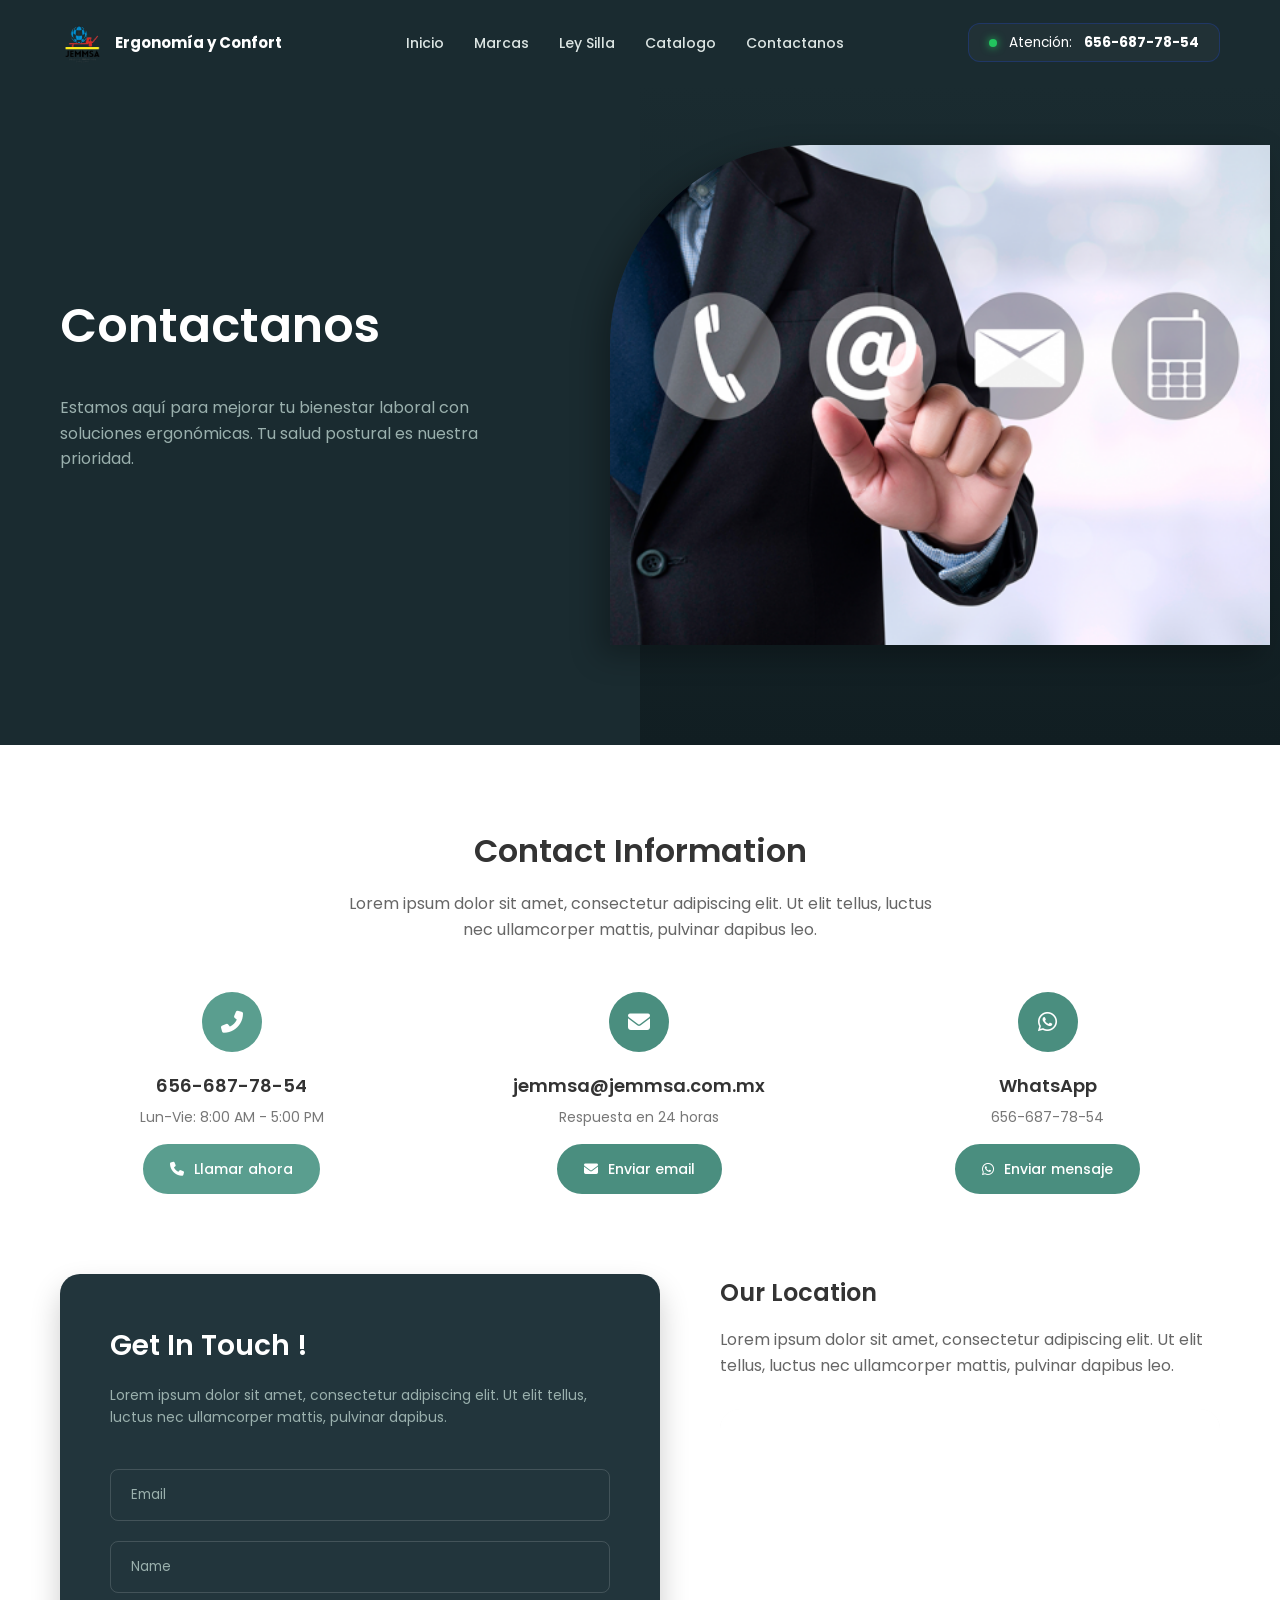
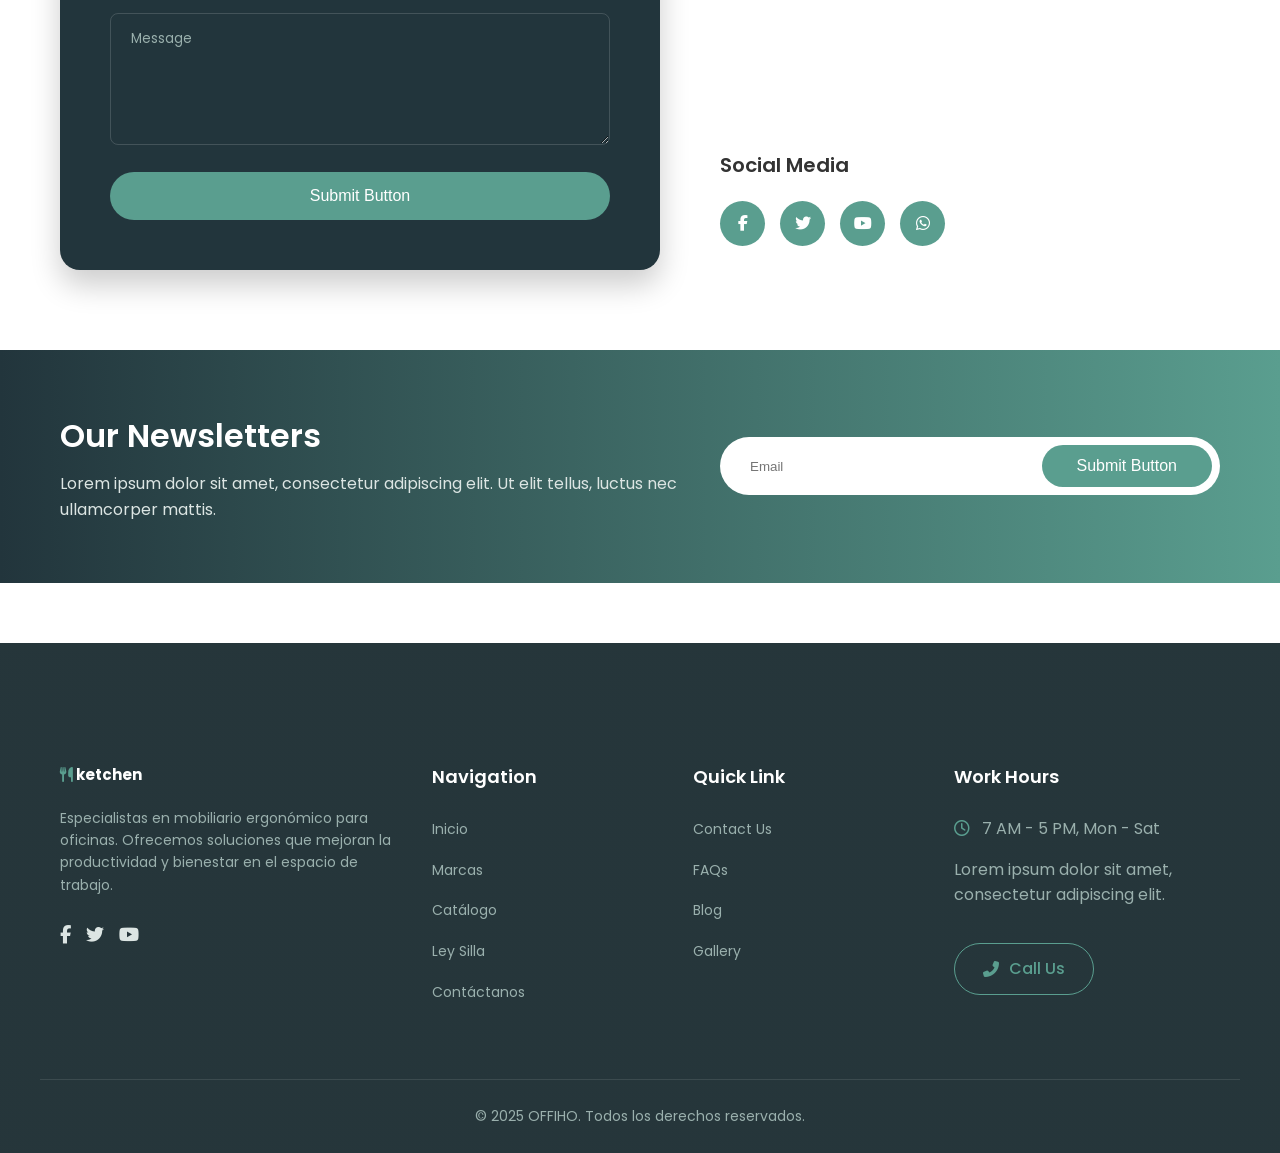
==== commit c122bc5e: "cambios en index y contactanos" ====
--- a/contactanos.html
+++ b/contactanos.html
@@ -3,361 +3,218 @@
 <head>
     <meta charset="UTF-8">
     <meta name="viewport" content="width=device-width, initial-scale=1.0">
-    <title>
-        <span class="es-lang">OFFIHO - Contáctanos</span>
-        <span class="en-lang">OFFIHO - Contact Us</span>
-    </title>
+    <title>OFFIHO - Contacto</title>
+    <link rel="stylesheet" href="https://cdnjs.cloudflare.com/ajax/libs/font-awesome/6.4.0/css/all.min.css">
+    <link href="https://fonts.googleapis.com/css2?family=Poppins:wght@300;400;500;600;700&display=swap" rel="stylesheet">
     <link rel="stylesheet" href="css/styles.css">
     <link rel="stylesheet" href="css/contactanos.css">
-    <link rel="stylesheet" href="https://cdnjs.cloudflare.com/ajax/libs/font-awesome/6.4.0/css/all.min.css">
-    <link rel="stylesheet" href="https://cdnjs.cloudflare.com/ajax/libs/font-awesome/6.4.0/css/all.min.css">
 </head>
-<body class="theme-transition">
-    <!-- Header cargado dinámicamente -->
+<body>
+
+    <header>
+    <div class="container nav-container">
+        <div class="logo">
+            <!-- Reemplaza "logo.png" con la ruta de tu imagen -->
+            <img src="Imagenes/Logo.png" alt="Ketchen Logo" class="logo-img">
+            <span>Ergonomía y Confort</span>
+        </div>
+        <nav>
+            <ul>
+                <li><a href="index.html">Inicio</a></li>
+                <li><a href="marcas.html">Marcas</a></li>
+                <li><a href="ley-silla.html">Ley Silla</a></li>
+                <li><a href="catalogo.html">Catalogo</a></li>
+                <li><a href="contactanos.html">Contactanos</a></li>
+            </ul>
+        </nav>
+       <a href="tel:6566877854" class="btn-phone-minimal">
+            <div class="dot-live"></div>
+            <span class="phone-label">Atención:</span>
+            <span class="phone-number">656-687-78-54</span>
+        </a>
+    </div>
+</header>
+
+    <section class="hero">
+        <div class="container hero-flex">
+            <div class="hero-text">
+                <h1>Contactanos</h1>
+                <p><p>Estamos aquí para mejorar tu bienestar laboral con soluciones ergonómicas. Tu salud postural es nuestra prioridad.</p></p>
+            </div>
+            <div class="hero-image-container">
+                <img src="Imagenes/conta_fondo.png" alt="Imagen de fondo de contacto">
+            </div>
+        </div>
+    </section>
+
+    <div class="main-content container">
+        
+                <section class="contact-info-bar">
+    <h2>Contact Information</h2>
+    <p class="section-subtitle">Lorem ipsum dolor sit amet, consectetur adipiscing elit. Ut elit tellus, luctus nec ullamcorper mattis, pulvinar dapibus leo.</p>
     
-    <main class="main-content">
-        <!-- Hero Section -->
-        <section class="contact-hero">
-            <div class="container">
-                <div class="contact-hero-content">
-                    <h1 class="contact-hero-title">
-                        <span class="es-lang">Contáctanos</span>
-                        <span class="en-lang">Contact Us</span>
-                    </h1>
-                    <p class="contact-hero-subtitle">
-                        <span class="es-lang">Estamos aquí para ayudarte a encontrar la mejor solución ergonómica para tu espacio de trabajo</span>
-                        <span class="en-lang">We're here to help you find the best ergonomic solution for your workspace</span>
-                    </p>
-                </div>
-            </div>
+    <div class="info-grid">
+        <!-- Teléfono -->
+        <div class="info-item">
+            <div class="icon-circle phone-icon">
+                <i class="fas fa-phone-alt"></i>
+            </div>
+            <h3>656-687-78-54</h3>
+            <p>Lun-Vie: 8:00 AM - 5:00 PM</p>
+            <a href="tel:6566877854" class="contact-btn call-btn">
+                <i class="fas fa-phone"></i> Llamar ahora
+            </a>
+        </div>
+        
+        <!-- Email -->
+        <div class="info-item">
+            <div class="icon-circle email-icon">
+                <i class="fas fa-envelope"></i>
+            </div>
+            <h3>jemmsa@jemmsa.com.mx</h3>
+            <p>Respuesta en 24 horas</p>
+            <a href="mailto:jemmsa@jemmsa.com.mx" class="contact-btn email-btn">
+                <i class="fas fa-envelope"></i> Enviar email
+            </a>
+        </div>
+        
+        <!-- WhatsApp -->
+        <div class="info-item">
+            <div class="icon-circle whatsapp-icon">
+                <i class="fab fa-whatsapp"></i>
+            </div>
+            <h3>WhatsApp</h3>
+            <p>656-687-78-54</p>
+            <a href="https://wa.me/526566877854" target="_blank" class="contact-btn whatsapp-btn">
+                <i class="fab fa-whatsapp"></i> Enviar mensaje
+            </a>
+        </div>
+    </div>
+</section>
+
+        <section class="split-section">
+            <div class="form-card">
+                <h3>Get In Touch !</h3>
+                <p>Lorem ipsum dolor sit amet, consectetur adipiscing elit. Ut elit tellus, luctus nec ullamcorper mattis, pulvinar dapibus.</p>
+                
+                <form>
+                    <div class="form-group">
+                        <input type="email" placeholder="Email">
+                    </div>
+                    <div class="form-group">
+                        <input type="text" placeholder="Name">
+                    </div>
+                    <div class="form-group">
+                        <textarea placeholder="Message" rows="5"></textarea>
+                    </div>
+                    <button type="submit" class="btn btn-submit">Submit Button</button>
+                </form>
+            </div>
+
+            <div class="location-side">
+    <h3>Our Location</h3>
+    <p>Lorem ipsum dolor sit amet, consectetur adipiscing elit. Ut elit tellus, luctus nec ullamcorper mattis, pulvinar dapibus leo.</p>
+    
+    <div class="map-container">
+        <div class="map-wrapper">
+            <iframe 
+                src="https://www.google.com/maps/embed?pb=!1m18!1m12!1m3!1d3396.324324505852!2d-106.41890222368134!3d31.660665574106588!2m3!1f0!2f0!3f0!3m2!1i1024!2i768!4f13.1!3m3!1m2!1s0x86e75da1aeb7f6b9%3A0xe1c1f1a3c77c31bf!2sC.%20J%C3%BApiter%201550%2C%20Sat%C3%A9lite%2C%2032540%20Ju%C3%A1rez%2C%20Chih.%2C%20M%C3%A9xico!5e0!3m2!1ses!2sus!4v1745178314524!5m2!1ses!2sus" 
+                width="100%" 
+                height="300" 
+                style="border:0;" 
+                allowfullscreen="" 
+                loading="lazy" 
+                referrerpolicy="no-referrer-when-downgrade">
+            </iframe>
+            <div class="map-info">
+                <div class="location-details">
+                    <h4>JEMMSA</h4>
+                    <p>C. Júpiter 1550, Satélite, 32540 Juárez, Chih.</p>
+                    <div class="rating">
+                        <span class="stars">★★★★</span>
+                        <span class="rating-text">4.4 ★ 9 opiniones</span>
+                    </div>
+                </div>
+            </div>
+        </div>
+    </div>
+
+    <div class="social-media">
+        <h3>Social Media</h3>
+        <div class="social-icons">
+            <a href="#"><i class="fab fa-facebook-f"></i></a>
+            <a href="#"><i class="fab fa-twitter"></i></a>
+            <a href="#"><i class="fab fa-youtube"></i></a>
+            <a href="#"><i class="fab fa-whatsapp"></i></a>
+        </div>
+    </div>
+</div>
         </section>
 
-        <!-- Información de Contacto -->
-        <section class="contact-info-section">
-            <div class="container">
-                <div class="contact-grid">
-                    <!-- Información de contacto -->
-                    <div class="contact-info-cards">
-                        <div class="contact-info-card">
-                            <div class="contact-info-icon">
-                                <i class="fas fa-map-marker-alt"></i>
-                            </div>
-                            <div class="contact-info-content">
-                                <h3 class="contact-info-title">
-                                    <span class="es-lang">Dirección</span>
-                                    <span class="en-lang">Address</span>
-                                </h3>
-                                <p class="contact-info-text">
-                                    Av. Oficina 123, Lima, Perú<br>
-                                    <span class="es-lang">Distrito: San Isidro</span>
-                                    <span class="en-lang">District: San Isidro</span>
-                                </p>
-                            </div>
-                        </div>
-
-                        <div class="contact-info-card">
-                            <div class="contact-info-icon">
-                                <i class="fas fa-phone-alt"></i>
-                            </div>
-                            <div class="contact-info-content">
-                                <h3 class="contact-info-title">
-                                    <span class="es-lang">Teléfono</span>
-                                    <span class="en-lang">Phone</span>
-                                </h3>
-                                <p class="contact-info-text">
-                                    (01) 123 4567<br>
-                                    (01) 765 4321
-                                </p>
-                                <p class="contact-info-note">
-                                    <span class="es-lang">Lunes a Viernes: 9:00 AM - 6:00 PM</span>
-                                    <span class="en-lang">Monday to Friday: 9:00 AM - 6:00 PM</span>
-                                </p>
-                            </div>
-                        </div>
-
-                        <div class="contact-info-card">
-                            <div class="contact-info-icon">
-                                <i class="fas fa-envelope"></i>
-                            </div>
-                            <div class="contact-info-content">
-                                <h3 class="contact-info-title">
-                                    <span class="es-lang">Email</span>
-                                    <span class="en-lang">Email</span>
-                                </h3>
-                                <p class="contact-info-text">
-                                    ventas@offiho.com<br>
-                                    soporte@offiho.com<br>
-                                    info@offiho.com
-                                </p>
-                            </div>
-                        </div>
-
-                        <div class="contact-info-card">
-                            <div class="contact-info-icon">
-                                <i class="fas fa-clock"></i>
-                            </div>
-                            <div class="contact-info-content">
-                                <h3 class="contact-info-title">
-                                    <span class="es-lang">Horario de Atención</span>
-                                    <span class="en-lang">Business Hours</span>
-                                </h3>
-                                <p class="contact-info-text">
-                                    <span class="es-lang">Lunes a Viernes: 9:00 AM - 6:00 PM</span>
-                                    <span class="en-lang">Monday to Friday: 9:00 AM - 6:00 PM</span><br>
-                                    <span class="es-lang">Sábados: 9:00 AM - 1:00 PM</span>
-                                    <span class="en-lang">Saturdays: 9:00 AM - 1:00 PM</span><br>
-                                    <span class="es-lang">Domingos: Cerrado</span>
-                                    <span class="en-lang">Sundays: Closed</span>
-                                </p>
-                            </div>
-                        </div>
-                    </div>
-
-                    <!-- Mapa -->
-                    <div class="contact-map">
-                        <div class="map-placeholder">
-                            <i class="fas fa-map-marked-alt"></i>
-                            <h3>
-                                <span class="es-lang">Ubicación de nuestra oficina</span>
-                                <span class="en-lang">Our office location</span>
-                            </h3>
-                            <p>
-                                <span class="es-lang">Av. Oficina 123, Lima, Perú</span>
-                                <span class="en-lang">Av. Oficina 123, Lima, Peru</span>
-                            </p>
-                            <a href="https://maps.google.com/?q=Av.+Oficina+123,+Lima,+Perú" target="_blank" class="btn btn-primary">
-                                <span class="es-lang">Ver en Google Maps</span>
-                                <span class="en-lang">View on Google Maps</span>
-                            </a>
-                        </div>
-                    </div>
-                </div>
-            </div>
-        </section>
-
-        <!-- Formulario de Contacto -->
-        <section class="contact-form-section">
-            <div class="container">
-                <div class="section-header">
-                    <h2 class="section-title">
-                        <span class="es-lang">Envíanos un Mensaje</span>
-                        <span class="en-lang">Send us a Message</span>
-                    </h2>
-                    <p class="section-description">
-                        <span class="es-lang">Completa el formulario y nos pondremos en contacto contigo a la brevedad</span>
-                        <span class="en-lang">Complete the form and we'll contact you as soon as possible</span>
-                    </p>
-                </div>
-
-                <div class="contact-form-container">
-                    <form id="contactForm" class="contact-form">
-                        <div class="form-row">
-                            <div class="form-group">
-                                <label for="nombre">
-                                    <span class="es-lang">Nombre completo *</span>
-                                    <span class="en-lang">Full name *</span>
-                                </label>
-                                <input type="text" id="nombre" name="nombre" required>
-                            </div>
-                            <div class="form-group">
-                                <label for="empresa">
-                                    <span class="es-lang">Empresa</span>
-                                    <span class="en-lang">Company</span>
-                                </label>
-                                <input type="text" id="empresa" name="empresa">
-                            </div>
-                        </div>
-
-                        <div class="form-row">
-                            <div class="form-group">
-                                <label for="email">
-                                    <span class="es-lang">Correo electrónico *</span>
-                                    <span class="en-lang">Email *</span>
-                                </label>
-                                <input type="email" id="email" name="email" required>
-                            </div>
-                            <div class="form-group">
-                                <label for="telefono">
-                                    <span class="es-lang">Teléfono *</span>
-                                    <span class="en-lang">Phone *</span>
-                                </label>
-                                <input type="tel" id="telefono" name="telefono" required>
-                            </div>
-                        </div>
-
-                        <div class="form-group">
-                            <label for="asunto">
-                                <span class="es-lang">Asunto *</span>
-                                <span class="en-lang">Subject *</span>
-                            </label>
-                            <select id="asunto" name="asunto" required>
-                                <option value="">
-                                    <span class="es-lang">Selecciona un asunto</span>
-                                    <span class="en-lang">Select a subject</span>
-                                </option>
-                                <option value="cotizacion">
-                                    <span class="es-lang">Solicitud de cotización</span>
-                                    <span class="en-lang">Quote request</span>
-                                </option>
-                                <option value="producto">
-                                    <span class="es-lang">Consulta sobre productos</span>
-                                    <span class="en-lang">Product inquiry</span>
-                                </option>
-                                <option value="soporte">
-                                    <span class="es-lang">Soporte técnico</span>
-                                    <span class="en-lang">Technical support</span>
-                                </option>
-                                <option value="garantia">
-                                    <span class="es-lang">Garantía</span>
-                                    <span class="en-lang">Warranty</span>
-                                </option>
-                                <option value="distribuidor">
-                                    <span class="es-lang">Ser distribuidor</span>
-                                    <span class="en-lang">Become a distributor</span>
-                                </option>
-                                <option value="otro">
-                                    <span class="es-lang">Otro</span>
-                                    <span class="en-lang">Other</span>
-                                </option>
-                            </select>
-                        </div>
-
-                        <div class="form-group">
-                            <label for="mensaje">
-                                <span class="es-lang">Mensaje *</span>
-                                <span class="en-lang">Message *</span>
-                            </label>
-                            <textarea id="mensaje" name="mensaje" rows="6" required></textarea>
-                        </div>
-
-                        <div class="form-group checkbox-group">
-                            <input type="checkbox" id="privacidad" name="privacidad" required>
-                            <label for="privacidad">
-                                <span class="es-lang">Acepto la </span>
-                                <span class="en-lang">I accept the </span>
-                                <a href="privacidad.html">
-                                    <span class="es-lang">Política de Privacidad</span>
-                                    <span class="en-lang">Privacy Policy</span>
-                                </a>
-                                <span class="es-lang"> *</span>
-                                <span class="en-lang"> *</span>
-                            </label>
-                        </div>
-
-                        <div class="form-actions">
-                            <button type="submit" class="btn btn-primary btn-lg">
-                                <i class="fas fa-paper-plane"></i>
-                                <span class="es-lang">Enviar Mensaje</span>
-                                <span class="en-lang">Send Message</span>
-                            </button>
-                            <button type="reset" class="btn btn-secondary">
-                                <span class="es-lang">Limpiar Formulario</span>
-                                <span class="en-lang">Clear Form</span>
-                            </button>
-                        </div>
-                    </form>
-                </div>
-            </div>
-        </section>
-
-        <!-- Preguntas Frecuentes -->
-        <section class="faq-section">
-            <div class="container">
-                <div class="section-header">
-                    <h2 class="section-title">
-                        <span class="es-lang">Preguntas Frecuentes</span>
-                        <span class="en-lang">Frequently Asked Questions</span>
-                    </h2>
-                    <p class="section-description">
-                        <span class="es-lang">Respuestas a las preguntas más comunes sobre nuestros productos y servicios</span>
-                        <span class="en-lang">Answers to the most common questions about our products and services</span>
-                    </p>
-                </div>
-
-                <div class="faq-grid">
-                    <div class="faq-item">
-                        <div class="faq-question">
-                            <h3>
-                                <span class="es-lang">¿Cuál es el tiempo de entrega?</span>
-                                <span class="en-lang">What is the delivery time?</span>
-                            </h3>
-                            <i class="fas fa-chevron-down"></i>
-                        </div>
-                        <div class="faq-answer">
-                            <p>
-                                <span class="es-lang">El tiempo de entrega varía según la ubicación y disponibilidad del producto. En Lima Metropolitana entregamos en 24-48 horas. Para provincias, el tiempo estimado es de 3-7 días hábiles.</span>
-                                <span class="en-lang">Delivery time varies according to location and product availability. In Metropolitan Lima we deliver within 24-48 hours. For other provinces, estimated time is 3-7 business days.</span>
-                            </p>
-                        </div>
-                    </div>
-
-                    <div class="faq-item">
-                        <div class="faq-question">
-                            <h3>
-                                <span class="es-lang">¿Ofrecen instalación de los productos?</span>
-                                <span class="en-lang">Do you offer product installation?</span>
-                            </h3>
-                            <i class="fas fa-chevron-down"></i>
-                        </div>
-                        <div class="faq-answer">
-                            <p>
-                                <span class="es-lang">Sí, incluimos instalación profesional sin costo adicional en Lima Metropolitana. Para instalaciones fuera de Lima, contáctanos para coordinar los detalles.</span>
-                                <span class="en-lang">Yes, we include professional installation at no additional cost in Metropolitan Lima. For installations outside Lima, contact us to coordinate details.</span>
-                            </p>
-                        </div>
-                    </div>
-
-                    <div class="faq-item">
-                        <div class="faq-question">
-                            <h3>
-                                <span class="es-lang">¿Cuál es la política de garantías?</span>
-                                <span class="en-lang">What is the warranty policy?</span>
-                            </h3>
-                            <i class="fas fa-chevron-down"></i>
-                        </div>
-                        <div class="faq-answer">
-                            <p>
-                                <span class="es-lang">Todos nuestros productos tienen garantía de 2 años contra defectos de fabricación. Ofrecemos servicio técnico especializado en todo el país.</span>
-                                <span class="en-lang">All our products have a 2-year warranty against manufacturing defects. We offer specialized technical service throughout the country.</span>
-                            </p>
-                        </div>
-                    </div>
-
-                    <div class="faq-item">
-                        <div class="faq-question">
-                            <h3>
-                                <span class="es-lang">¿Tienen showroom para ver los productos?</span>
-                                <span class="en-lang">Do you have a showroom to see the products?</span>
-                            </h3>
-                            <i class="fas fa-chevron-down"></i>
-                        </div>
-                        <div class="faq-answer">
-                            <p>
-                                <span class="es-lang">Sí, tenemos showroom en nuestra oficina principal en San Isidro. Puedes agendar una cita para visitarnos y probar nuestros productos.</span>
-                                <span class="en-lang">Yes, we have a showroom at our main office in San Isidro. You can schedule an appointment to visit us and try our products.</span>
-                            </p>
-                        </div>
-                    </div>
-                </div>
-            </div>
-        </section>
-
-        <!-- WhatsApp Flotante -->
-        <a href="https://wa.me/51912345678" class="whatsapp-float" target="_blank" aria-label="Contactar por WhatsApp">
-            <i class="fab fa-whatsapp"></i>
-            <span class="whatsapp-text">
-                <span class="es-lang">WhatsApp</span>
-                <span class="en-lang">WhatsApp</span>
-            </span>
-        </a>
-    </main>
-
-    <!-- Footer cargado dinámicamente -->
-    <div id="footer-container"></div>
-    
-    <!-- Scripts -->
-    <script src="js/components.js"></script>
-    <script src="js/main.js"></script>
-    <script src="js/contactanos.js"></script>
+    </div>
+
+    <section class="newsletter-banner">
+        <div class="container newsletter-flex">
+            <div class="newsletter-text">
+                <h2>Our Newsletters</h2>
+                <p>Lorem ipsum dolor sit amet, consectetur adipiscing elit. Ut elit tellus, luctus nec ullamcorper mattis.</p>
+            </div>
+            <div class="newsletter-form">
+                <input type="email" placeholder="Email">
+                <button class="btn btn-submit">Submit Button</button>
+            </div>
+        </div>
+    </section>
+
+    <footer>
+        <div class="footer-overlay">
+            <div class="container footer-grid">
+                <div class="footer-col">
+                    <div class="logo footer-logo">
+                        <span><i class="fas fa-utensils"></i> ketchen</span>
+                    </div>
+                    <p>Especialistas en mobiliario ergonómico para oficinas. 
+                        Ofrecemos soluciones que mejoran la productividad y bienestar 
+                        en el espacio de trabajo.</p>
+                    <div class="footer-social">
+                        <a href="#"><i class="fab fa-facebook-f"></i></a>
+                        <a href="#"><i class="fab fa-twitter"></i></a>
+                        <a href="#"><i class="fab fa-youtube"></i></a>
+                    </div>
+                </div>
+                <div class="footer-col">
+                    <h4>Navigation</h4>
+                    <ul>
+                        <li><a href="#">Inicio</a></li>
+                        <li><a href="#">Marcas</a></li>
+                        <li><a href="#">Catálogo</a></li>
+                        <li><a href="#">Ley Silla</a></li>
+                        <li><a href="#">Contáctanos</a></li>
+                    </ul>
+                </div>
+                <div class="footer-col">
+                    <h4>Quick Link</h4>
+                    <ul>
+                        <li><a href="#">Contact Us</a></li>
+                        <li><a href="#">FAQs</a></li>
+                        <li><a href="#">Blog</a></li>
+                        <li><a href="#">Gallery</a></li>
+                    </ul>
+                </div>
+                <div class="footer-col">
+                    <h4>Work Hours</h4>
+                    <ul>
+                        <li><i class="far fa-clock"></i> 7 AM - 5 PM, Mon - Sat</li>
+                        <li>Lorem ipsum dolor sit amet, consectetur adipiscing elit.</li>
+                    </ul>
+                    <a href="#" class="btn btn-call"><i class="fas fa-phone-alt"></i> Call Us</a>
+                </div>
+            </div>
+            <div class="copyright">
+                <p>© 2025 OFFIHO. Todos los derechos reservados.</p>
+            </div>
+        </div>
+    </footer>
+
 </body>
 </html>
--- a/css/contactanos.css
+++ b/css/contactanos.css
@@ -1,571 +1,661 @@
-/* ===== ESTILOS ESPECÍFICOS PARA CONTACTANOS.HTML ===== */
-
-/* Hero Section de Contacto */
-.contact-hero {
-    background: linear-gradient(135deg, rgba(41, 128, 185, 0.9), rgba(39, 174, 96, 0.9)), 
-                url('../Imagenes/contact-hero.jpg') center/cover no-repeat;
-    color: white;
-    padding: 140px 0 80px;
-    margin-top: 80px;
-    text-align: center;
+/* --- VARIABLES Y RESET --- */
+:root {
+    --primary-dark: #1A2B30;    /* Color oscuro principal del fondo */
+    --secondary-dark: #22353C;  /* Color de la tarjeta del formulario */
+    --primary-teal: #5A9E8F;    /* Color verde azulado de acento */
+    --text-light: #DCE5E3;      /* Texto claro */
+    --text-muted: #9AB0AD;      /* Texto secundario claro */
+    --text-dark: #333333;       /* Texto oscuro para fondos claros */
+    --border-radius-lg: 20px;
+    --border-radius-sm: 8px;
+}
+
+* {
+    margin: 0;
+    padding: 0;
+    box-sizing: border-box;
+}
+
+body {
+    font-family: 'Poppins', sans-serif;
+    background-color: #fff;
+    color: var(--text-dark);
+    overflow-x: hidden;
+}
+
+/* Utilidades */
+.container {
+    max-width: 1200px;
+    margin: 0 auto;
+    padding: 0 20px;
+}
+
+a { text-decoration: none; }
+ul { list-style: none; }
+
+h1, h2, h3, h4 { font-weight: 600; }
+p { line-height: 1.6; }
+
+/* Botones Globales */
+.btn {
+    display: inline-block;
+    padding: 12px 28px;
+    border-radius: 50px; /* Bordes completamente redondeados */
+    font-weight: 500;
+    transition: all 0.3s ease;
+    cursor: pointer;
+    border: none;
+}
+
+.btn-nav {
+    background-color: var(--primary-teal);
+    color: #fff;
+}
+
+.btn-submit {
+    background-color: var(--primary-teal);
+    color: #fff;
+    width: 100%; /* Botón de formulario ancho completo */
+    padding: 15px;
+    font-size: 16px;
+}
+
+/* --- HEADER & NAVBAR --- */
+header {
+    background-color: var(--primary-dark);
+    padding: 20px 0;
     position: relative;
+    z-index: 10;
+}
+
+.nav-container {
+    display: flex;
+    justify-content: space-between;
+    align-items: center;
+}
+
+.logo {
+    color: #fff;
+    font-size: 24px;
+    font-weight: 700;
+    display: flex;
+    align-items: center;
+    gap: 10px;
+}
+.logo i { color: var(--primary-teal); }
+
+nav ul {
+    display: flex;
+    gap: 30px;
+}
+
+nav ul li a {
+    color: var(--text-light);
+    font-weight: 500;
+    font-size: 14px;
+    transition: color 0.3s;
+}
+
+nav ul li a:hover { color: var(--primary-teal); }
+nav ul li a i { font-size: 12px; margin-left: 5px; }
+
+/* --- HERO SECTION --- */
+.hero {
+    background: linear-gradient(to right, var(--primary-dark) 50%, transparent 50%),
+                linear-gradient(to bottom, var(--primary-dark), #111e22);
+    background-color: var(--primary-dark); /* Fallback */
+    padding-top: 60px;
+    padding-bottom: 100px;
+    color: #fff;
+    overflow: hidden; /* Necesario para el efecto de la imagen */
+}
+
+.hero-flex {
+    display: flex;
+    align-items: center;
+    justify-content: space-between;
+    position: relative;
+}
+
+.hero-text {
+    flex: 1;
+    max-width: 500px;
+    padding-right: 30px;
+}
+
+.hero-text h1 {
+    font-size: 48px;
+    margin-bottom: 20px;
+}
+
+.hero-text p {
+    color: var(--text-muted);
+    margin-bottom: 30px;
+}
+
+/* El contenedor de la imagen con el borde especial */
+.hero-image-container {
+    flex: 1;
+    height: 500px;
+    /* Aquí está la magia del borde redondeado superior izquierdo */
+    border-top-left-radius: 200px; 
     overflow: hidden;
-}
-
-.contact-hero::before {
-    content: '';
-    position: absolute;
-    top: 0;
-    left: 0;
+    position: relative;
+    /* Un ligero desplazamiento hacia la derecha como en el diseño */
+    transform: translateX(50px); 
+    box-shadow: -10px 10px 30px rgba(0,0,0,0.3);
+}
+
+.hero-image-container img {
     width: 100%;
     height: 100%;
-    background: radial-gradient(circle at 20% 50%, rgba(255, 255, 255, 0.1) 0%, transparent 50%);
-    pointer-events: none;
-}
-
-.contact-hero-content {
-    max-width: 800px;
-    margin: 0 auto;
-    position: relative;
-    z-index: 1;
-}
-
-.contact-hero-title {
-    font-size: 3.2rem;
-    font-weight: 800;
-    margin-bottom: 20px;
-    line-height: 1.2;
-    text-shadow: 0 2px 10px rgba(0, 0, 0, 0.2);
-}
-
-.contact-hero-subtitle {
-    font-size: 1.3rem;
-    margin-bottom: 30px;
-    opacity: 0.95;
-    line-height: 1.6;
-    max-width: 700px;
-    margin-left: auto;
-    margin-right: auto;
-}
-
-/* Información de Contacto */
-.contact-info-section {
-    padding: 80px 0;
-    background: var(--bg-light);
-}
-
-.contact-grid {
-    display: grid;
-    grid-template-columns: 1fr 1fr;
-    gap: 50px;
-    align-items: start;
-}
-
-.contact-info-cards {
-    display: grid;
-    grid-template-columns: repeat(auto-fit, minmax(300px, 1fr));
-    gap: 25px;
-}
-
-.contact-info-card {
-    background: white;
-    border-radius: 15px;
-    padding: 30px;
-    box-shadow: 0 10px 30px rgba(0, 0, 0, 0.08);
-    transition: all 0.3s ease;
-    display: flex;
-    align-items: flex-start;
-    gap: 20px;
-    border: 1px solid rgba(0, 0, 0, 0.05);
-}
-
-.contact-info-card:hover {
-    transform: translateY(-5px);
-    box-shadow: 0 15px 35px rgba(0, 0, 0, 0.12);
-}
-
-.contact-info-icon {
+    object-fit: cover;
+}
+
+/* --- MAIN CONTENT SECTION --- */
+.main-content {
+    padding: 80px 20px;
+}
+
+/* Contact Info Icons */
+.contact-info-bar {
+    text-align: center;
+    margin-bottom: 80px;
+}
+
+.contact-info-bar h2 { font-size: 32px; margin-bottom: 15px; }
+.section-subtitle { max-width: 600px; margin: 0 auto 50px; color: #666; }
+
+.info-grid {
+    display: flex;
+    justify-content: space-around;
+    flex-wrap: wrap;
+    gap: 30px;
+}
+
+.info-item {
+    display: flex;
+    flex-direction: column;
+    align-items: center;
+    text-align: center;
+}
+
+.icon-circle {
     width: 60px;
     height: 60px;
-    background: linear-gradient(135deg, var(--primary-color), var(--secondary-color));
-    border-radius: 12px;
+    background-color: var(--primary-teal);
+    color: #fff;
+    border-radius: 50%;
     display: flex;
     align-items: center;
     justify-content: center;
-    flex-shrink: 0;
-    color: white;
-    font-size: 1.5rem;
-}
-
-.contact-info-content {
+    font-size: 22px;
+    margin-bottom: 20px;
+}
+
+.info-item h3 { font-size: 18px; margin-bottom: 5px; }
+.info-item p { color: #777; font-size: 14px; }
+
+/* --- SPLIT SECTION (Form & Map) --- */
+.split-section {
+    display: flex;
+    gap: 60px;
+    align-items: flex-start;
+}
+
+/* Left: Form Card */
+.form-card {
     flex: 1;
-}
-
-.contact-info-title {
-    font-size: 1.4rem;
-    color: var(--dark-color);
-    margin-bottom: 10px;
-    font-weight: 700;
-}
-
-.contact-info-text {
-    color: var(--gray-color);
-    line-height: 1.6;
-    margin-bottom: 5px;
-    font-size: 1rem;
-}
-
-.contact-info-note {
-    color: var(--secondary-color);
-    font-size: 0.9rem;
-    font-style: italic;
-    margin-top: 10px;
-}
-
-/* Mapa */
-.contact-map {
-    height: 100%;
-    min-height: 400px;
-}
-
-.map-placeholder {
-    background: white;
-    border-radius: 15px;
-    padding: 40px;
-    height: 100%;
-    display: flex;
-    flex-direction: column;
-    align-items: center;
-    justify-content: center;
-    text-align: center;
-    box-shadow: 0 10px 30px rgba(0, 0, 0, 0.08);
-    border: 1px solid rgba(0, 0, 0, 0.05);
-}
-
-.map-placeholder i {
-    font-size: 4rem;
-    color: var(--primary-color);
-    margin-bottom: 20px;
-}
-
-.map-placeholder h3 {
-    font-size: 1.5rem;
-    color: var(--dark-color);
-    margin-bottom: 10px;
-    font-weight: 700;
-}
-
-.map-placeholder p {
-    color: var(--gray-color);
-    margin-bottom: 25px;
-    line-height: 1.6;
-}
-
-/* Formulario de Contacto */
-.contact-form-section {
-    padding: 80px 0;
-    background: white;
-}
-
-.contact-form-container {
-    max-width: 900px;
-    margin: 0 auto;
-}
-
-.contact-form {
-    background: var(--bg-light);
-    border-radius: 20px;
+    background-color: var(--secondary-dark);
+    color: #fff;
     padding: 50px;
-    box-shadow: 0 15px 40px rgba(0, 0, 0, 0.08);
-}
-
-.form-row {
-    display: grid;
-    grid-template-columns: 1fr 1fr;
-    gap: 25px;
-    margin-bottom: 25px;
-}
-
-.form-group {
-    margin-bottom: 25px;
-}
-
-.form-group label {
-    display: block;
-    margin-bottom: 8px;
-    color: var(--dark-color);
-    font-weight: 600;
-    font-size: 1rem;
-}
-
-.form-group input,
-.form-group select,
-.form-group textarea {
+    border-radius: var(--border-radius-lg);
+    box-shadow: 0 15px 30px rgba(0,0,0,0.2);
+}
+
+.form-card h3 { font-size: 28px; margin-bottom: 15px; }
+.form-card p { color: var(--text-muted); margin-bottom: 40px; font-size: 14px; }
+
+.form-group { margin-bottom: 20px; }
+
+.form-card input,
+.form-card textarea {
     width: 100%;
     padding: 15px 20px;
-    border: 2px solid #e1e5e9;
-    border-radius: 10px;
-    font-size: 1rem;
-    transition: all 0.3s ease;
-    background: white;
-    color: var(--dark-color);
-}
-
-.form-group input:focus,
-.form-group select:focus,
-.form-group textarea:focus {
+    background-color: transparent;
+    border: 1px solid rgba(255, 255, 255, 0.15);
+    border-radius: var(--border-radius-sm);
+    color: #fff;
+    font-family: inherit;
     outline: none;
-    border-color: var(--primary-color);
-    box-shadow: 0 0 0 3px rgba(41, 128, 185, 0.1);
-}
-
-.form-group select {
-    appearance: none;
-    background-image: url("data:image/svg+xml,%3Csvg xmlns='http://www.w3.org/2000/svg' width='16' height='16' fill='%237f8c8d' viewBox='0 0 16 16'%3E%3Cpath d='M7.247 11.14 2.451 5.658C1.885 5.013 2.345 4 3.204 4h9.592a1 1 0 0 1 .753 1.659l-4.796 5.48a1 1 0 0 1-1.506 0z'/%3E%3C/svg%3E");
-    background-repeat: no-repeat;
-    background-position: right 20px center;
-    background-size: 16px;
-    padding-right: 50px;
-}
-
-.checkbox-group {
+}
+.form-card textarea { resize: vertical; }
+.form-card input::placeholder,
+.form-card textarea::placeholder { color: var(--text-muted); }
+.form-card input:focus,
+.form-card textarea:focus { border-color: var(--primary-teal); }
+
+
+/* Right: Location Side */
+.location-side {
+    flex: 1;
+}
+
+.location-side h3 { font-size: 24px; margin-bottom: 15px; }
+.location-side p { color: #666; margin-bottom: 30px; }
+
+.map-container {
+    width: 100%;
+    height: 300px;
+    border-radius: var(--border-radius-lg);
+    overflow: hidden;
+    margin-bottom: 40px;
+}
+
+.map-container img {
+    width: 100%;
+    height: 100%;
+    object-fit: cover;
+}
+
+.social-media h3 { font-size: 20px; margin-bottom: 20px; }
+.social-icons { display: flex; gap: 15px; }
+.social-icons a {
+    width: 45px;
+    height: 45px;
+    background-color: var(--primary-teal);
+    color: #fff;
+    border-radius: 50%;
+    display: flex;
+    align-items: center;
+    justify-content: center;
+    transition: transform 0.3s;
+}
+.social-icons a:hover { transform: translateY(-3px); }
+
+
+/* --- NEWSLETTER SECTION --- */
+.newsletter-banner {
+    background: linear-gradient(90deg, var(--secondary-dark) 0%, var(--primary-teal) 100%);
+    padding: 60px 0;
+    color: #fff;
+    margin-bottom: 60px; /* Cambiado de -50px a 80px para crear espacio */
+    position: relative;
+    z-index: 5;
+}
+
+.newsletter-flex {
+    display: flex;
+    align-items: center;
+    justify-content: space-between;
+}
+
+.newsletter-text { flex: 1; padding-right: 40px; }
+.newsletter-text h2 { font-size: 32px; margin-bottom: 10px; }
+.newsletter-text p { color: var(--text-light); }
+
+.newsletter-form {
+    flex: 1;
+    display: flex;
+    background: #fff;
+    padding: 5px;
+    border-radius: 50px;
+    max-width: 500px;
+}
+
+.newsletter-form input {
+    flex: 1;
+    border: none;
+    padding: 15px 25px;
+    border-radius: 50px;
+    outline: none;
+}
+
+.newsletter-form .btn-submit {
+    width: auto; /* Resetear ancho completo */
+    padding: 12px 35px;
+    margin: 3px;
+}
+
+/* --- FOOTER --- */
+footer {
+    /* Fondo oscuro con una imagen superpuesta (simulado con gradiente aquí) */
+    background: linear-gradient(rgba(26, 43, 48, 0.95), rgba(26, 43, 48, 0.95)),
+                url('https://via.placeholder.com/1200x600'); /* Reemplazar imagen */
+    background-size: cover;
+    background-position: center;
+    color: var(--text-muted);
+    padding-top: 100px; /* Espacio extra por el banner superpuesto */
+}
+
+.footer-overlay {
+    padding: 20px 0 0;
+}
+
+.footer-grid {
+    display: grid;
+    grid-template-columns: 1.5fr 1fr 1fr 1.2fr;
+    gap: 40px;
+    padding-bottom: 60px;
+    border-bottom: 1px solid rgba(255,255,255,0.1);
+}
+
+.footer-logo { color: #fff; margin-bottom: 20px; }
+.footer-col p { margin-bottom: 25px; font-size: 14px; }
+
+.footer-social { display: flex; gap: 15px; }
+.footer-social a {
+    color: var(--text-light);
+    font-size: 18px;
+    transition: color 0.3s;
+}
+.footer-social a:hover { color: var(--primary-teal); }
+
+.footer-col h4 {
+    color: #fff;
+    font-size: 18px;
+    margin-bottom: 25px;
+}
+
+.footer-col ul li { margin-bottom: 15px; }
+.footer-col ul li a {
+    color: var(--text-muted);
+    font-size: 14px;
+    transition: 0.3s;
+}
+.footer-col ul li a:hover { color: var(--primary-teal); color: #fff; }
+.footer-col ul li i { color: var(--primary-teal); margin-right: 8px; }
+
+.btn-call {
+    background-color: transparent;
+    border: 1px solid var(--primary-teal);
+    color: var(--primary-teal);
+    margin-top: 20px;
+    display: inline-flex; align-items: center; gap: 10px;
+}
+.btn-call:hover { background-color: var(--primary-teal); color: #fff; }
+
+.copyright {
+    text-align: center;
+    padding: 25px 0;
+    font-size: 14px;
+}
+
+/* --- RESPONSIVE MEDIA QUERIES (Básico) --- */
+@media (max-width: 992px) {
+    .hero-flex { flex-direction: column; text-align: center; }
+    .hero-text { padding-right: 0; margin-bottom: 40px; max-width: 100%; }
+    .hero-image-container { width: 100%; transform: none; border-top-left-radius: 100px; height: 400px; }
+    
+    .split-section { flex-direction: column; }
+    .newsletter-flex { flex-direction: column; gap: 30px; text-align: center; }
+    .newsletter-text { padding-right: 0; }
+    .newsletter-form { width: 100%; }
+
+    .footer-grid { grid-template-columns: 1fr 1fr; }
+}
+
+@media (max-width: 768px) {
+    .nav-container { flex-direction: column; gap: 20px; }
+    .btn-nav { display: none; } /* Ocultar botón en móviles pequeños */
+    
+    .info-grid { flex-direction: column; }
+    .hero-text h1 { font-size: 36px; }
+    
+    .footer-grid { grid-template-columns: 1fr; text-align: center; }
+    .footer-social { justify-content: center; }
+    .footer-logo { justify-content: center; }
+}
+
+/* Ajustes para el logo con imagen */
+.logo {
+    color: #fff;
+    font-size: 15px;
+    font-weight: 700;
     display: flex;
     align-items: center;
     gap: 10px;
 }
 
-.checkbox-group input[type="checkbox"] {
-    width: auto;
-    transform: scale(1.2);
-}
-
-.checkbox-group label {
-    margin-bottom: 0;
-    font-weight: normal;
-}
-
-.checkbox-group a {
-    color: var(--primary-color);
-    text-decoration: none;
-    font-weight: 600;
-}
-
-.checkbox-group a:hover {
-    text-decoration: underline;
-}
-
-.form-actions {
-    display: flex;
-    gap: 20px;
-    margin-top: 40px;
-    flex-wrap: wrap;
-}
-
-.btn-lg {
-    padding: 18px 40px;
-    font-size: 1.1rem;
-    font-weight: 600;
-    min-width: 200px;
-}
-
-/* Preguntas Frecuentes */
-.faq-section {
-    padding: 80px 0;
-    background: var(--bg-light);
-}
-
-.faq-grid {
-    max-width: 900px;
-    margin: 0 auto;
-}
-
-.faq-item {
-    background: white;
-    border-radius: 12px;
-    margin-bottom: 15px;
-    overflow: hidden;
-    box-shadow: 0 5px 15px rgba(0, 0, 0, 0.05);
-    border: 1px solid rgba(0, 0, 0, 0.05);
-}
-
-.faq-question {
-    padding: 25px 30px;
-    display: flex;
-    justify-content: space-between;
-    align-items: center;
-    cursor: pointer;
-    transition: all 0.3s ease;
-}
-
-.faq-question:hover {
-    background: rgba(41, 128, 185, 0.02);
-}
-
-.faq-question h3 {
-    font-size: 1.2rem;
-    color: var(--dark-color);
-    margin: 0;
-    font-weight: 600;
-    flex: 1;
-}
-
-.faq-question i {
-    color: var(--primary-color);
-    transition: transform 0.3s ease;
-    font-size: 1rem;
-}
-
-.faq-item.active .faq-question i {
-    transform: rotate(180deg);
-}
-
-.faq-answer {
-    padding: 0 30px;
-    max-height: 0;
-    overflow: hidden;
-    transition: all 0.3s ease;
-}
-
-.faq-item.active .faq-answer {
-    padding: 0 30px 25px;
-    max-height: 500px;
-}
-
-.faq-answer p {
-    color: var(--gray-color);
-    line-height: 1.7;
-    margin: 0;
-}
-
-/* WhatsApp Flotante */
-.whatsapp-float {
-    position: fixed;
-    bottom: 30px;
-    right: 30px;
-    background: linear-gradient(135deg, #25D366, #128C7E);
-    color: white;
-    width: 65px;
-    height: 65px;
-    border-radius: 50%;
-    display: flex;
-    flex-direction: column;
-    align-items: center;
-    justify-content: center;
-    font-size: 30px;
-    text-decoration: none;
-    box-shadow: 0 6px 25px rgba(37, 211, 102, 0.4);
-    z-index: 1000;
-    transition: all 0.4s cubic-bezier(0.4, 0, 0.2, 1);
-    overflow: hidden;
-}
-
-.whatsapp-float:hover {
-    transform: scale(1.15);
-    box-shadow: 0 12px 35px rgba(37, 211, 102, 0.5);
-}
-
-.whatsapp-text {
-    font-size: 10px;
-    font-weight: 600;
-    margin-top: 2px;
-    opacity: 0.9;
-}
-
-/* ===== MODO OSCURO ===== */
-.dark-mode .contact-hero {
-    background: linear-gradient(135deg, rgba(31, 98, 145, 0.9), rgba(29, 154, 76, 0.9)), 
-                url('../Imagenes/contact-hero.jpg') center/cover no-repeat;
-}
-
-.dark-mode .contact-info-section {
-    background: var(--bg-dark-secondary);
-}
-
-.dark-mode .contact-info-card {
-    background: var(--bg-dark);
-    border-color: rgba(255, 255, 255, 0.05);
-    box-shadow: 0 10px 30px rgba(0, 0, 0, 0.2);
-}
-
-.dark-mode .contact-info-card:hover {
-    box-shadow: 0 15px 35px rgba(0, 0, 0, 0.3);
-}
-
-.dark-mode .contact-info-title {
-    color: var(--text-light);
-}
-
-.dark-mode .contact-info-text {
-    color: var(--text-light-secondary);
-}
-
-.dark-mode .contact-info-note {
-    color: var(--secondary-color);
-}
-
-.dark-mode .map-placeholder {
-    background: var(--bg-dark);
-    border-color: rgba(255, 255, 255, 0.05);
-}
-
-.dark-mode .map-placeholder h3 {
-    color: var(--text-light);
-}
-
-.dark-mode .map-placeholder p {
-    color: var(--text-light-secondary);
-}
-
-.dark-mode .contact-form-section {
-    background: var(--bg-dark);
-}
-
-.dark-mode .contact-form {
-    background: var(--bg-dark-secondary);
-    box-shadow: 0 15px 40px rgba(0, 0, 0, 0.2);
-}
-
-.dark-mode .form-group label {
-    color: var(--text-light);
-}
-
-.dark-mode .form-group input,
-.dark-mode .form-group select,
-.dark-mode .form-group textarea {
-    background: var(--bg-dark);
-    border-color: rgba(255, 255, 255, 0.1);
-    color: var(--text-light);
-}
-
-.dark-mode .form-group input:focus,
-.dark-mode .form-group select:focus,
-.dark-mode .form-group textarea:focus {
-    border-color: var(--secondary-color);
-    box-shadow: 0 0 0 3px rgba(52, 152, 219, 0.2);
-}
-
-.dark-mode .faq-section {
-    background: var(--bg-dark-secondary);
-}
-
-.dark-mode .faq-item {
-    background: var(--bg-dark);
-    border-color: rgba(255, 255, 255, 0.05);
-}
-
-.dark-mode .faq-question h3 {
-    color: var(--text-light);
-}
-
-.dark-mode .faq-answer p {
-    color: var(--text-light-secondary);
-}
-
-/* Responsive */
-@media (max-width: 1024px) {
-    .contact-grid {
-        grid-template-columns: 1fr;
-        gap: 40px;
+/* Estilos para la imagen del logo */
+.logo-img {
+    height: 40px; /* Ajusta según necesites */
+    width: auto; /* Mantiene proporciones */
+    max-width: 150px; /* Ancho máximo para control */
+}
+
+/* Opcional: Si quieres que la imagen sea más grande en desktop */
+@media (min-width: 769px) {
+    .logo-img {
+        height: 45px; /* Un poco más grande en desktop */
     }
-    
-    .contact-info-cards {
-        grid-template-columns: repeat(2, 1fr);
-    }
-    
-    .contact-hero-title {
-        font-size: 2.8rem;
-    }
-}
-
+}
+
+/* Para pantallas móviles */
 @media (max-width: 768px) {
-    .contact-hero {
-        padding: 120px 0 60px;
-        margin-top: 70px;
-    }
-    
-    .contact-hero-title {
-        font-size: 2.2rem;
-    }
-    
-    .contact-hero-subtitle {
-        font-size: 1.1rem;
-        padding: 0 20px;
-    }
-    
-    .contact-info-section,
-    .contact-form-section,
-    .faq-section {
-        padding: 60px 0;
-    }
-    
-    .contact-info-cards {
-        grid-template-columns: 1fr;
-    }
-    
-    .contact-form {
-        padding: 30px;
-    }
-    
-    .form-row {
-        grid-template-columns: 1fr;
-        gap: 15px;
-        margin-bottom: 15px;
-    }
-    
-    .form-actions {
-        flex-direction: column;
-    }
-    
-    .btn-lg {
-        width: 100%;
-        min-width: auto;
-    }
-    
-    .whatsapp-float {
-        width: 60px;
-        height: 60px;
-        font-size: 28px;
-        bottom: 25px;
-        right: 25px;
-    }
-}
-
-@media (max-width: 480px) {
-    .contact-hero-title {
-        font-size: 1.8rem;
-    }
-    
-    .contact-hero-subtitle {
-        font-size: 1rem;
-    }
-    
-    .contact-info-card {
-        padding: 20px;
-        flex-direction: column;
+    .logo {
+        flex-direction: column; /* Apila imagen y texto en móviles */
+        gap: 5px;
         text-align: center;
     }
     
-    .contact-info-icon {
-        margin: 0 auto 15px;
+    .logo-img {
+        height: 35px; /* Un poco más pequeña en móviles */
     }
     
-    .map-placeholder {
-        padding: 30px 20px;
+    .logo span {
+        font-size: 18px; /* Texto más pequeño en móviles */
     }
-    
-    .map-placeholder i {
-        font-size: 3rem;
+}
+
+/* Si prefieres solo la imagen sin el texto "ketchen" */
+.logo-text-only {
+    display: flex;
+    align-items: center;
+}
+
+.logo-text-only span {
+    display: none; /* Oculta el texto si solo quieres la imagen */
+}
+
+/* Estilos para el mapa */
+.map-wrapper {
+    position: relative;
+    border-radius: var(--border-radius-lg);
+    overflow: hidden;
+    box-shadow: 0 5px 15px rgba(0,0,0,0.1);
+}
+
+.map-wrapper iframe {
+    display: block;
+    border: none;
+}
+
+.map-info {
+    background-color: #fff;
+    padding: 15px 20px;
+    border-top: 3px solid var(--primary-teal);
+}
+
+.location-details h4 {
+    color: var(--primary-dark);
+    margin-bottom: 5px;
+    font-size: 18px;
+}
+
+.location-details p {
+    color: #666;
+    font-size: 14px;
+    margin-bottom: 10px;
+}
+
+.rating {
+    display: flex;
+    align-items: center;
+    gap: 8px;
+}
+
+.stars {
+    color: #FFD700;
+    font-size: 16px;
+}
+
+.rating-text {
+    color: #666;
+    font-size: 14px;
+    font-weight: 500;
+}
+
+/* Estilos para el enlace de WhatsApp */
+.whatsapp-link {
+    display: inline-block;
+    margin-top: 8px;
+    padding: 6px 15px;
+    background-color: #1e40af;
+    color: white;
+    border-radius: 20px;
+    font-size: 13px;
+    font-weight: 500;
+    text-decoration: none;
+    transition: all 0.3s ease;
+    border: none;
+}
+
+.whatsapp-link i {
+    font-size: 11px;
+    margin-left: 5px;
+}
+
+.whatsapp-link:hover {
+    background-color: #1da851;
+    transform: translateY(-2px);
+    box-shadow: 0 4px 12px rgba(37, 211, 102, 0.3);
+}
+
+/* También puedes cambiar el color del icono de WhatsApp en el círculo */
+.info-item .icon-circle .fa-whatsapp {
+    color: #ffffff;
+}
+
+/* Opcional: Estilo para el icono de WhatsApp en el círculo con fondo */
+.icon-circle.whatsapp-bg {
+    background-color: #25D366;
+}
+
+
+/* Estilos para los botones de contacto */
+.contact-btn {
+    display: inline-block;
+    margin-top: 15px;
+    padding: 12px 25px;
+    border-radius: 30px;
+    font-size: 14px;
+    font-weight: 500;
+    text-decoration: none;
+    display: inline-flex;
+    align-items: center;
+    justify-content: center;
+    gap: 10px;
+    transition: all 0.3s ease;
+    border: none;
+    cursor: pointer;
+    min-width: 160px;
+}
+
+/* Botón de llamada */
+.call-btn {
+    background-color: var(--primary-teal);
+    color: white;
+    border: 2px solid var(--primary-teal);
+}
+
+.call-btn:hover {
+    background-color: #4a8e7f;
+    transform: translateY(-3px);
+    box-shadow: 0 5px 15px rgba(90, 158, 143, 0.3);
+}
+
+/* Botón de email */
+.email-btn {
+    background-color: #4a8e7f;
+    color: white;
+    border: 2px solid #4a8e7f;
+}
+
+.email-btn:hover {
+    background-color: #4a8e7f;
+    transform: translateY(-3px);
+    box-shadow: 0 5px 15px #4a8e7f;
+}
+
+/* Botón de WhatsApp */
+.whatsapp-btn {
+    background-color: #4a8e7f;
+    color: white;
+    border: 2px solid #4a8e7f;
+}
+
+.whatsapp-btn:hover {
+    background-color: #1da851;
+    transform: translateY(-3px);
+    box-shadow: 0 5px 15px #4a8e7f;
+}
+
+/* Colores específicos para los iconos */
+.phone-icon {
+    background-color: var(--primary-teal) !important;
+}
+
+.email-icon {
+    background-color: #4a8e7f !important;
+}
+
+.whatsapp-icon {
+    background-color: #4a8e7f !important;
+}
+
+/* Ajustes responsivos */
+@media (max-width: 768px) {
+    .contact-btn {
+        width: 100%;
+        max-width: 200px;
     }
-    
-    .faq-question {
-        padding: 20px;
-    }
-    
-    .faq-answer {
-        padding: 0 20px;
-    }
-    
-    .faq-item.active .faq-answer {
-        padding: 0 20px 20px;
-    }
+}
+
+.btn-phone-minimal {
+    display: flex;
+    align-items: center;
+    gap: 12px;
+    background: rgba(255, 255, 255, 0.03);
+    border: 1px solid rgba(30, 64, 175, 0.4);
+    padding: 8px 20px;
+    border-radius: 12px;
+    text-decoration: none;
+    color: white;
+    font-size: 0.85rem;
+    transition: all 0.3s ease;
+}
+
+.btn-phone-minimal:hover {
+    background: rgba(30, 64, 175, 0.1);
+    border-color: #1e40af;
+    box-shadow: 0 0 20px rgba(30, 64, 175, 0.2);
+}
+
+.dot-live {
+    width: 8px;
+    height: 8px;
+    background-color: #22c55e; /* Verde de "En línea" */
+    border-radius: 50%;
+    box-shadow: 0 0 8px #22c55e;
+    animation: pulse-green 2s infinite;
+}
+
+.phone-label { color: var(--text-dim); font-weight: 400; }
+.phone-number { font-weight: 700; color: white; }
+
+@keyframes pulse-green {
+    0% { transform: scale(0.95); box-shadow: 0 0 0 0 rgba(34, 197, 94, 0.7); }
+    70% { transform: scale(1); box-shadow: 0 0 0 10px rgba(34, 197, 94, 0); }
+    100% { transform: scale(0.95); box-shadow: 0 0 0 0 rgba(34, 197, 94, 0); }
 }
